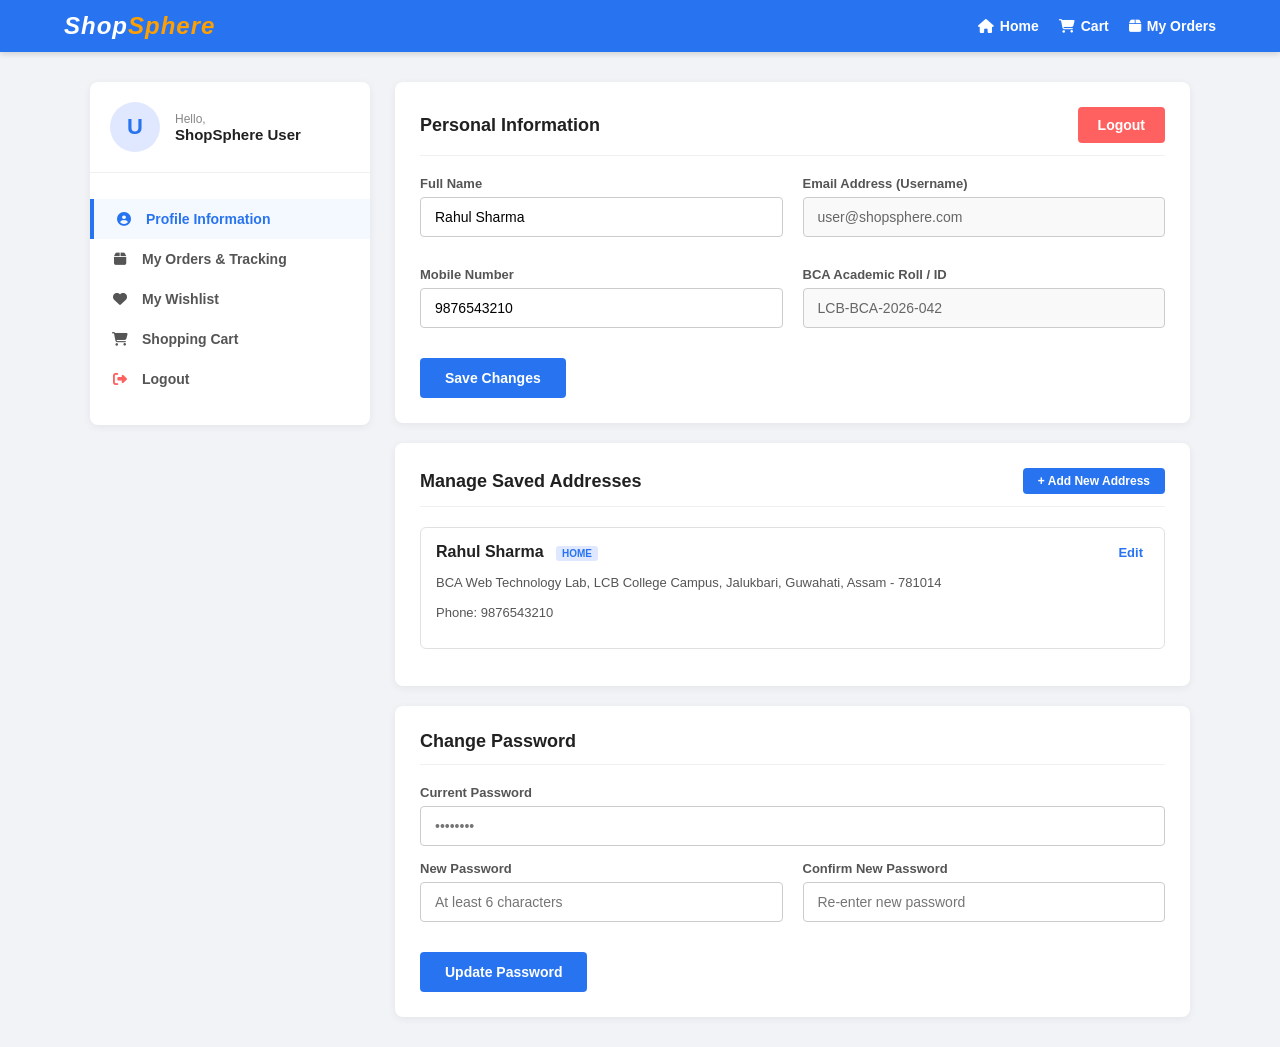
==== account.html @ d49eb2f5 "Add files via upload" ====
<!DOCTYPE html>
<html lang="en">
<head>
    <meta charset="UTF-8">
    <meta name="viewport" content="width=device-width, initial-scale=1.0">
    <title>My Account - ShopSphere</title>
    <meta name="description" content="Manage your ShopSphere profile, saved addresses, orders, and security settings.">
    <!-- FontAwesome Icons -->
    <link rel="stylesheet" href="https://cdnjs.cloudflare.com/ajax/libs/font-awesome/6.4.0/css/all.min.css">
    <!-- External Global Stylesheet -->
    <link rel="stylesheet" href="css/style.css">
    <style>
        :root {
            --primary-blue: #2874f0;
            --secondary-orange: #ff9f00;
            --accent-red: #fb641b;
            --success-green: #388e3c;
            --bg-light: #f1f3f6;
            --text-dark: #212121;
            --text-light: #878787;
        }

        body {
            background-color: var(--bg-light);
            color: var(--text-dark);
            margin: 0;
            padding: 0;
            font-family: 'Segoe UI', Tahoma, Geneva, Verdana, sans-serif;
        }

        /* Header Styling */
        header {
            background-color: var(--primary-blue);
            color: white;
            display: flex;
            align-items: center;
            justify-content: space-between;
            padding: 12px 5%;
            position: sticky;
            top: 0;
            z-index: 1000;
            box-shadow: 0 2px 6px rgba(0,0,0,0.15);
        }

        .logo {
            font-size: 24px;
            font-weight: bold;
            font-style: italic;
            cursor: pointer;
            letter-spacing: 1px;
        }

        .logo span {
            color: var(--secondary-orange);
        }

        .nav-links {
            display: flex;
            align-items: center;
            gap: 20px;
        }

        .nav-link {
            color: white;
            text-decoration: none;
            font-weight: 600;
            font-size: 14px;
            cursor: pointer;
            display: flex;
            align-items: center;
            gap: 6px;
        }

        .nav-link:hover {
            color: var(--secondary-orange);
        }

        /* Account Layout */
        .account-container {
            max-width: 1100px;
            margin: 30px auto;
            padding: 0 15px;
            display: grid;
            grid-template-columns: 280px 1fr;
            gap: 25px;
        }

        /* Sidebar Navigation */
        .account-sidebar {
            background: white;
            border-radius: 8px;
            box-shadow: 0 2px 8px rgba(0,0,0,0.06);
            overflow: hidden;
            height: fit-content;
        }

        .user-profile-summary {
            padding: 20px;
            border-bottom: 1px solid #f0f0f0;
            display: flex;
            align-items: center;
            gap: 15px;
        }

        .user-avatar {
            width: 50px;
            height: 50px;
            background: #e0e8ff;
            color: var(--primary-blue);
            border-radius: 50%;
            display: flex;
            align-items: center;
            justify-content: center;
            font-size: 22px;
            font-weight: bold;
        }

        .sidebar-menu {
            list-style: none;
            padding: 10px 0;
        }

        .sidebar-menu li a {
            display: flex;
            align-items: center;
            gap: 12px;
            padding: 12px 20px;
            color: #555;
            text-decoration: none;
            font-size: 14px;
            font-weight: 600;
            transition: background 0.2s, color 0.2s;
        }

        .sidebar-menu li a:hover, .sidebar-menu li a.active {
            background: #f4f8ff;
            color: var(--primary-blue);
            border-left: 4px solid var(--primary-blue);
        }

        .sidebar-menu li a i {
            width: 20px;
            text-align: center;
        }

        /* Main Content Panels */
        .account-content {
            display: flex;
            flex-direction: column;
            gap: 20px;
        }

        .panel-card {
            background: white;
            border-radius: 8px;
            padding: 25px;
            box-shadow: 0 2px 8px rgba(0,0,0,0.06);
        }

        .panel-title {
            font-size: 18px;
            font-weight: bold;
            margin-bottom: 20px;
            color: var(--text-dark);
            display: flex;
            justify-content: space-between;
            align-items: center;
            border-bottom: 1px solid #f0f0f0;
            padding-bottom: 12px;
        }

        .form-grid {
            display: grid;
            grid-template-columns: 1fr 1fr;
            gap: 20px;
            margin-bottom: 15px;
        }

        .form-group {
            display: flex;
            flex-direction: column;
            gap: 6px;
            margin-bottom: 15px;
        }

        .form-group label {
            font-size: 13px;
            font-weight: 600;
            color: #555;
        }

        .form-group input {
            padding: 11px 14px;
            border: 1px solid #ccc;
            border-radius: 4px;
            font-size: 14px;
            outline: none;
            transition: border-color 0.2s;
        }

        .form-group input:focus {
            border-color: var(--primary-blue);
        }

        .btn-save {
            background-color: var(--primary-blue);
            color: white;
            border: none;
            padding: 12px 25px;
            font-weight: bold;
            font-size: 14px;
            border-radius: 4px;
            cursor: pointer;
            transition: background 0.2s;
        }

        .btn-save:hover {
            background-color: #1b5ecc;
        }

        .btn-logout-red {
            background-color: #ff6161;
            color: white;
            border: none;
            padding: 10px 20px;
            font-weight: bold;
            border-radius: 4px;
            cursor: pointer;
            font-size: 14px;
        }

        .btn-logout-red:hover {
            background-color: #e04848;
        }

        /* Address Cards */
        .address-card {
            border: 1px solid #e0e0e0;
            border-radius: 6px;
            padding: 15px;
            margin-bottom: 12px;
            display: flex;
            justify-content: space-between;
            align-items: flex-start;
        }

        /* Toast Notification */
        #toast-notification {
            position: fixed;
            bottom: 30px;
            right: 30px;
            background: #212121;
            color: white;
            padding: 12px 24px;
            border-radius: 6px;
            box-shadow: 0 5px 15px rgba(0,0,0,0.3);
            font-size: 14px;
            font-weight: 500;
            z-index: 9999;
            display: flex;
            align-items: center;
            gap: 10px;
            opacity: 0;
            transform: translateY(20px);
            transition: opacity 0.3s, transform 0.3s;
            pointer-events: none;
        }

        #toast-notification.show {
            opacity: 1;
            transform: translateY(0);
        }

        #toast-notification i {
            color: #2ed573;
            font-size: 18px;
        }
    </style>
</head>
<body>

    <!-- Header Navigation -->
    <header>
        <div class="logo" onclick="window.location.href='index.html'">
            Shop<span>Sphere</span>
        </div>
        <div class="nav-links">
            <a class="nav-link" href="index.html"><i class="fas fa-home"></i> Home</a>
            <a class="nav-link" href="cart.html"><i class="fas fa-shopping-cart"></i> Cart</a>
            <a class="nav-link" href="orders.html"><i class="fas fa-box"></i> My Orders</a>
        </div>
    </header>

    <!-- Account Dashboard Layout -->
    <div class="account-container">
        
        <!-- Sidebar Navigation -->
        <div class="account-sidebar">
            <div class="user-profile-summary">
                <div class="user-avatar" id="sidebar-avatar">U</div>
                <div>
                    <div style="font-size: 12px; color: var(--text-light);">Hello,</div>
                    <div id="sidebar-username" style="font-weight: bold; font-size: 15px;">ShopSphere User</div>
                </div>
            </div>
            <ul class="sidebar-menu">
                <li><a href="account.html" class="active"><i class="fas fa-user-circle"></i> Profile Information</a></li>
                <li><a href="orders.html"><i class="fas fa-box"></i> My Orders & Tracking</a></li>
                <li><a href="wishlist.html"><i class="fas fa-heart"></i> My Wishlist</a></li>
                <li><a href="cart.html"><i class="fas fa-shopping-cart"></i> Shopping Cart</a></li>
                <li><a href="#" onclick="handleLogout()"><i class="fas fa-sign-out-alt" style="color: #ff6161;"></i> Logout</a></li>
            </ul>
        </div>

        <!-- Main Content Panels -->
        <div class="account-content">
            
            <!-- Personal Information Panel -->
            <div class="panel-card">
                <div class="panel-title">
                    <span>Personal Information</span>
                    <button class="btn-logout-red" onclick="handleLogout()">Logout</button>
                </div>
                <form onsubmit="updateProfile(event)">
                    <div class="form-grid">
                        <div class="form-group">
                            <label>Full Name</label>
                            <input type="text" id="profileName" required placeholder="Enter your full name" value="Rahul Sharma">
                        </div>
                        <div class="form-group">
                            <label>Email Address (Username)</label>
                            <input type="email" id="profileEmail" required readonly style="background: #f9f9f9; color: #666;" value="user@shopsphere.com">
                        </div>
                    </div>
                    <div class="form-grid">
                        <div class="form-group">
                            <label>Mobile Number</label>
                            <input type="tel" id="profilePhone" placeholder="10-digit mobile number" value="9876543210">
                        </div>
                        <div class="form-group">
                            <label>BCA Academic Roll / ID</label>
                            <input type="text" value="LCB-BCA-2026-042" readonly style="background: #f9f9f9; color: #666;">
                        </div>
                    </div>
                    <button type="submit" class="btn-save">Save Changes</button>
                </form>
            </div>

            <!-- Saved Addresses Panel -->
            <div class="panel-card">
                <div class="panel-title">
                    <span>Manage Saved Addresses</span>
                    <button class="btn-save" style="padding: 6px 15px; font-size: 12px;" onclick="addNewAddress()">+ Add New Address</button>
                </div>
                <div id="address-list-container">
                    <div class="address-card">
                        <div>
                            <div style="font-weight: bold; margin-bottom: 4px;">Rahul Sharma <span style="background: #e0e8ff; color: var(--primary-blue); font-size: 10px; padding: 2px 6px; border-radius: 3px; margin-left: 8px;">HOME</span></div>
                            <p style="font-size: 13px; color: #555; line-height: 1.4;">BCA Web Technology Lab, LCB College Campus, Jalukbari, Guwahati, Assam - 781014</p>
                            <p style="font-size: 13px; color: #555; margin-top: 4px;">Phone: 9876543210</p>
                        </div>
                        <div>
                            <button style="background:none; border:none; color:var(--primary-blue); cursor:pointer; font-weight:600; font-size:13px;" onclick="alert('Edit Address feature open.')">Edit</button>
                        </div>
                    </div>
                </div>
            </div>

            <!-- Security & Password Panel -->
            <div class="panel-card">
                <div class="panel-title"><span>Change Password</span></div>
                <form onsubmit="updatePassword(event)">
                    <div class="form-group">
                        <label>Current Password</label>
                        <input type="password" required placeholder="••••••••">
                    </div>
                    <div class="form-grid">
                        <div class="form-group">
                            <label>New Password</label>
                            <input type="password" id="newPass" required placeholder="At least 6 characters">
                        </div>
                        <div class="form-group">
                            <label>Confirm New Password</label>
                            <input type="password" id="confirmPass" required placeholder="Re-enter new password">
                        </div>
                    </div>
                    <button type="submit" class="btn-save">Update Password</button>
                </form>
            </div>

        </div>
    </div>

    <!-- Toast Notification Popup -->
    <div id="toast-notification">
        <i class="fas fa-check-circle"></i>
        <span id="toast-message">Changes saved successfully!</span>
    </div>

    <!-- JavaScript Logic -->
    <script>
        document.addEventListener('DOMContentLoaded', () => {
            loadUserData();
        });

        function loadUserData() {
            const savedEmail = localStorage.getItem('shopSphereUser');
            const savedName = localStorage.getItem('shopSphereUserName');
            
            if (savedEmail) {
                document.getElementById('profileEmail').value = savedEmail;
            }
            if (savedName) {
                document.getElementById('profileName').value = savedName;
                document.getElementById('sidebar-username').innerText = savedName;
                document.getElementById('sidebar-avatar').innerText = savedName.charAt(0).toUpperCase();
            }
        }

        function updateProfile(e) {
            e.preventDefault();
            const name = document.getElementById('profileName').value;
            const phone = document.getElementById('profilePhone').value;
            
            localStorage.setItem('shopSphereUserName', name);
            document.getElementById('sidebar-username').innerText = name;
            document.getElementById('sidebar-avatar').innerText = name.charAt(0).toUpperCase();
            
            showToast("Profile information updated successfully!");
        }

        function updatePassword(e) {
            e.preventDefault();
            const p1 = document.getElementById('newPass').value;
            const p2 = document.getElementById('confirmPass').value;
            
            if(p1.length < 6) {
                alert("Password must be at least 6 characters long.");
                return;
            }
            if(p1 !== p2) {
                alert("New passwords do not match.");
                return;
            }
            
            showToast("Password updated successfully!");
            e.target.reset();
        }

        function addNewAddress() {
            let newAddr = prompt("Enter new delivery address (Street, City, Pincode):");
            if(newAddr) {
                showToast("New delivery address added successfully!");
            }
        }

        function handleLogout() {
            if(confirm("Are you sure you want to log out?")) {
                localStorage.removeItem('shopSphereUser');
                localStorage.removeItem('shopSphereUserName');
                window.location.href = 'login.html';
            }
        }

        function showToast(message) {
            const toast = document.getElementById('toast-notification');
            document.getElementById('toast-message').innerText = message;
            toast.classList.add('show');
            setTimeout(() => {
                toast.classList.remove('show');
            }, 3000);
        }
    </script>
</body>
</html>
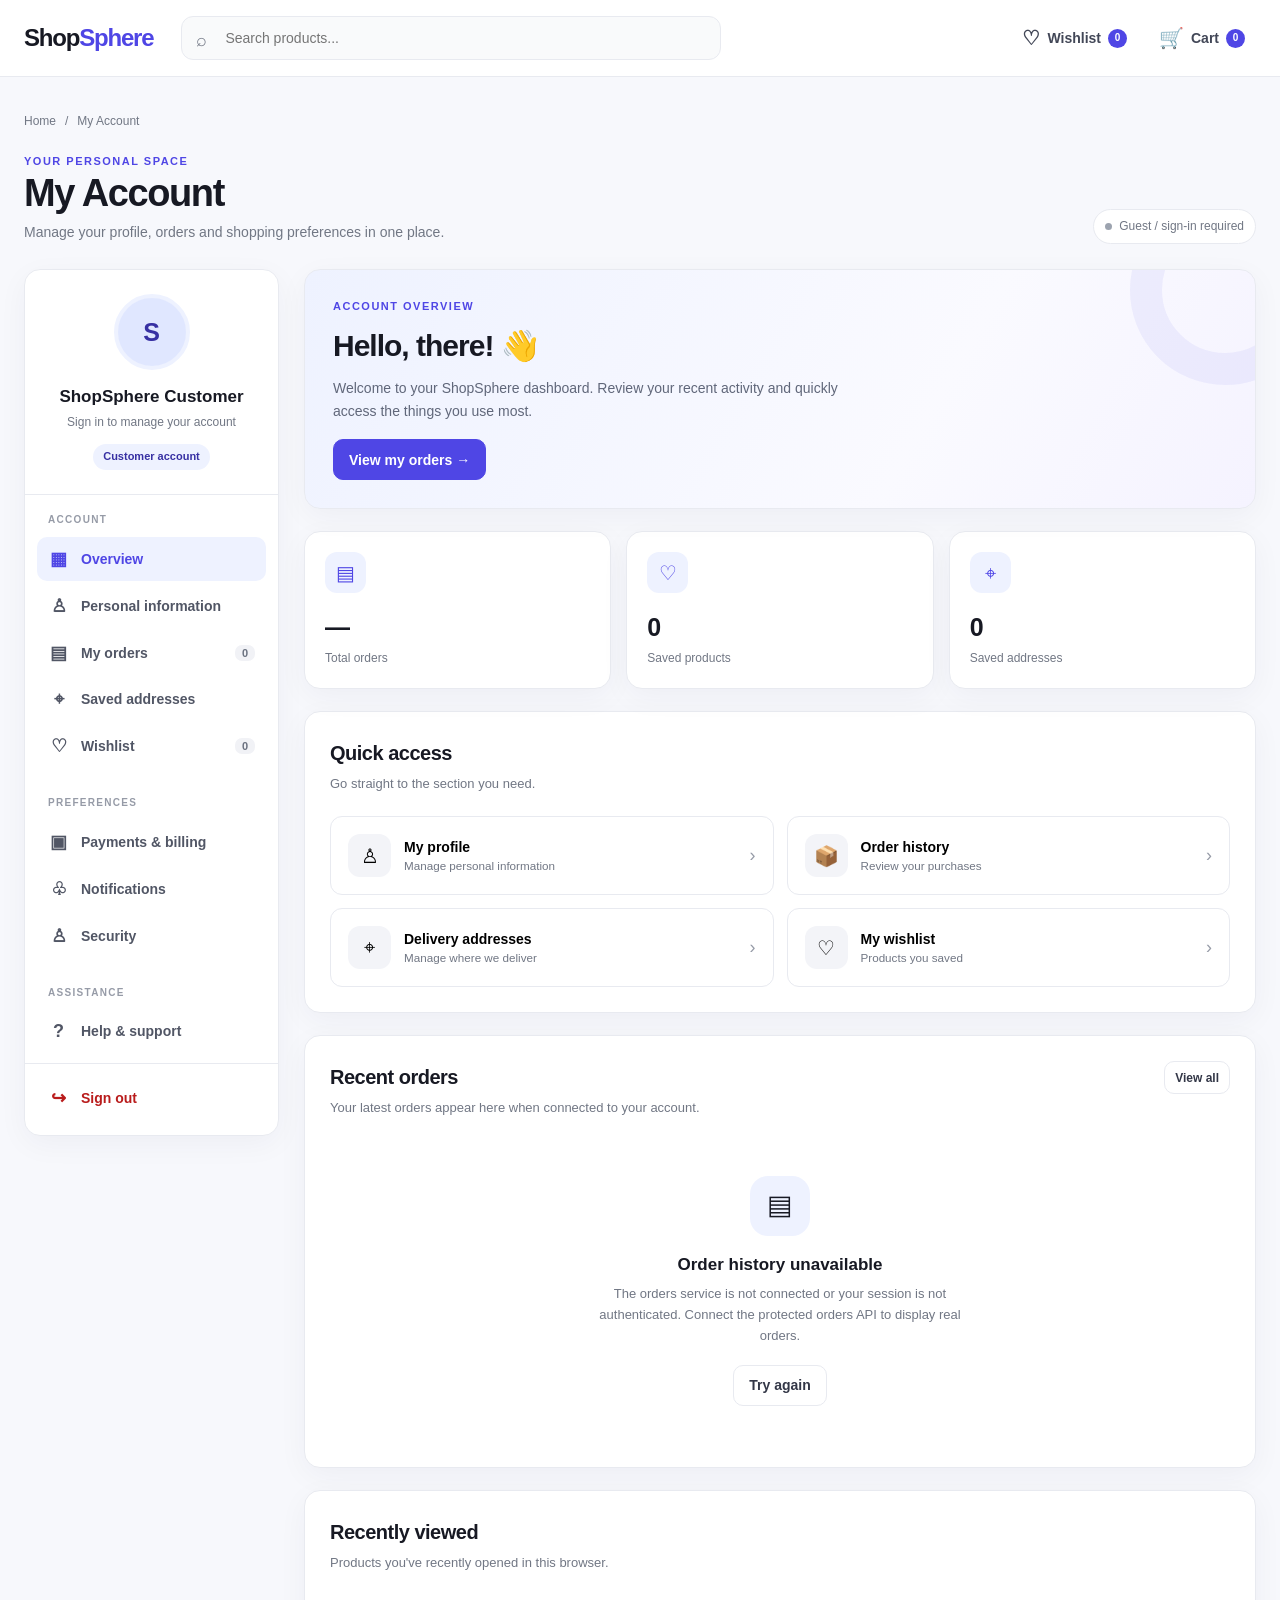
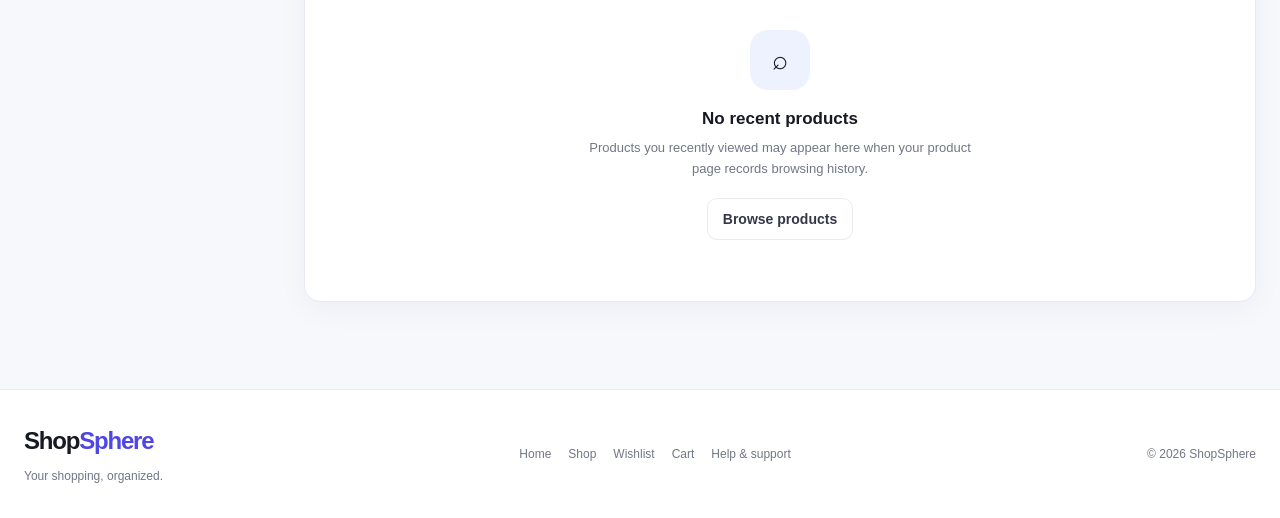
==== commit a378a539: "Update account.html" ====
--- a/account.html
+++ b/account.html
@@ -1,475 +1,3135 @@
+
 <!DOCTYPE html>
 <html lang="en">
 <head>
-    <meta charset="UTF-8">
-    <meta name="viewport" content="width=device-width, initial-scale=1.0">
-    <title>My Account - ShopSphere</title>
-    <meta name="description" content="Manage your ShopSphere profile, saved addresses, orders, and security settings.">
-    <!-- FontAwesome Icons -->
-    <link rel="stylesheet" href="https://cdnjs.cloudflare.com/ajax/libs/font-awesome/6.4.0/css/all.min.css">
-    <!-- External Global Stylesheet -->
-    <link rel="stylesheet" href="css/style.css">
-    <style>
-        :root {
-            --primary-blue: #2874f0;
-            --secondary-orange: #ff9f00;
-            --accent-red: #fb641b;
-            --success-green: #388e3c;
-            --bg-light: #f1f3f6;
-            --text-dark: #212121;
-            --text-light: #878787;
+  <meta charset="UTF-8">
+  <meta name="viewport" content="width=device-width, initial-scale=1.0">
+  <meta name="theme-color" content="#ffffff">
+  <meta name="description" content="Manage your ShopSphere profile, orders, addresses, wishlist and account settings.">
+  <title>My Account | ShopSphere</title>
+
+  <style>
+    /* =========================================
+       1. DESIGN TOKENS AND RESET
+    ========================================= */
+    :root {
+      --primary: #4f46e5;
+      --primary-dark: #3730a3;
+      --primary-light: #eef2ff;
+      --text: #171923;
+      --muted: #717784;
+      --border: #e8eaf0;
+      --surface: #ffffff;
+      --background: #f7f8fc;
+      --success: #15803d;
+      --success-bg: #dcfce7;
+      --warning: #a16207;
+      --warning-bg: #fef3c7;
+      --danger: #b91c1c;
+      --danger-bg: #fee2e2;
+      --radius: 16px;
+      --shadow: 0 8px 30px rgba(24, 30, 60, .045);
+      --content-width: 1440px;
+    }
+
+    *, *::before, *::after {
+      box-sizing: border-box;
+    }
+
+    html {
+      scroll-behavior: smooth;
+      scroll-padding-top: 100px;
+    }
+
+    body {
+      margin: 0;
+      background: var(--background);
+      color: var(--text);
+      font-family: Inter, -apple-system, BlinkMacSystemFont,
+        "Segoe UI", Roboto, Arial, sans-serif;
+      font-size: 14px;
+      line-height: 1.6;
+    }
+
+    body, button, input, select, textarea {
+      font-family: Inter, -apple-system, BlinkMacSystemFont,
+        "Segoe UI", Roboto, Arial, sans-serif;
+    }
+
+    button, input, select, textarea {
+      font-size: inherit;
+    }
+
+    button, a {
+      -webkit-tap-highlight-color: transparent;
+    }
+
+    button {
+      cursor: pointer;
+    }
+
+    a {
+      color: inherit;
+      text-decoration: none;
+    }
+
+    img {
+      display: block;
+      max-width: 100%;
+    }
+
+    button:focus-visible, a:focus-visible,
+    input:focus-visible, select:focus-visible,
+    textarea:focus-visible {
+      outline: 3px solid #a5b4fc;
+      outline-offset: 3px;
+    }
+
+    button:disabled {
+      cursor: not-allowed;
+      opacity: .55;
+    }
+
+    .container {
+      width: min(var(--content-width), calc(100% - 48px));
+      margin-inline: auto;
+    }
+
+    .muted { color: var(--muted); }
+    .small { font-size: 12px; }
+    .hidden { display: none !important; }
+
+    /* =========================================
+       2. HEADER
+    ========================================= */
+    .topbar {
+      position: sticky;
+      top: 0;
+      z-index: 50;
+      background: rgba(255,255,255,.96);
+      border-bottom: 1px solid var(--border);
+      backdrop-filter: blur(14px);
+    }
+
+    .header-inner {
+      min-height: 76px;
+      display: flex;
+      align-items: center;
+      gap: 28px;
+    }
+
+    .logo {
+      flex-shrink: 0;
+      font-size: 24px;
+      font-weight: 850;
+      letter-spacing: -1.2px;
+    }
+
+    .logo span { color: var(--primary); }
+
+    .search {
+      flex: 1;
+      max-width: 540px;
+      position: relative;
+    }
+
+    .search input {
+      width: 100%;
+      height: 44px;
+      padding: 0 16px 0 43px;
+      border: 1px solid var(--border);
+      border-radius: 12px;
+      background: #f9fafb;
+      outline: none;
+    }
+
+    .search input:focus {
+      border-color: var(--primary);
+      background: white;
+    }
+
+    .search-icon {
+      position: absolute;
+      left: 15px;
+      top: 10px;
+      color: var(--muted);
+      font-size: 18px;
+    }
+
+    .header-actions {
+      margin-left: auto;
+      display: flex;
+      align-items: center;
+      gap: 10px;
+    }
+
+    .header-link {
+      min-width: 42px;
+      height: 42px;
+      display: inline-flex;
+      align-items: center;
+      justify-content: center;
+      gap: 7px;
+      padding: 0 11px;
+      border-radius: 10px;
+      color: #424757;
+      font-weight: 600;
+    }
+
+    .header-link:hover {
+      background: var(--primary-light);
+      color: var(--primary);
+    }
+
+    .header-icon { font-size: 20px; }
+
+    .header-badge {
+      min-width: 19px;
+      height: 19px;
+      display: inline-flex;
+      align-items: center;
+      justify-content: center;
+      padding: 0 5px;
+      border-radius: 99px;
+      background: var(--primary);
+      color: white;
+      font-size: 10px;
+    }
+
+    .mobile-menu {
+      display: none;
+      width: 42px;
+      height: 42px;
+      border: 1px solid var(--border);
+      border-radius: 10px;
+      background: white;
+      font-size: 21px;
+    }
+
+    /* =========================================
+       3. PAGE INTRODUCTION
+    ========================================= */
+    .page-intro {
+      padding: 35px 0 25px;
+    }
+
+    .breadcrumbs {
+      display: flex;
+      flex-wrap: wrap;
+      gap: 9px;
+      margin-bottom: 22px;
+      color: var(--muted);
+      font-size: 12px;
+    }
+
+    .breadcrumbs a:hover { color: var(--primary); }
+
+    .page-heading {
+      display: flex;
+      justify-content: space-between;
+      align-items: flex-end;
+      gap: 20px;
+    }
+
+    .eyebrow {
+      color: var(--primary);
+      font-size: 11px;
+      font-weight: 800;
+      letter-spacing: 1.5px;
+      text-transform: uppercase;
+    }
+
+    h1, h2, h3, p { margin-top: 0; }
+
+    h1 {
+      margin-bottom: 5px;
+      font-size: clamp(28px, 3vw, 38px);
+      line-height: 1.2;
+      letter-spacing: -1.4px;
+    }
+
+    .page-description {
+      margin-bottom: 0;
+      color: var(--muted);
+    }
+
+    .account-state {
+      display: inline-flex;
+      align-items: center;
+      gap: 7px;
+      padding: 7px 11px;
+      border: 1px solid var(--border);
+      border-radius: 999px;
+      background: white;
+      color: var(--muted);
+      font-size: 12px;
+      white-space: nowrap;
+    }
+
+    .status-dot {
+      width: 7px;
+      height: 7px;
+      border-radius: 50%;
+      background: #9ca3af;
+    }
+
+    .account-state.signed-in .status-dot {
+      background: #22c55e;
+    }
+
+    /* =========================================
+       4. MAIN DASHBOARD LAYOUT
+    ========================================= */
+    .dashboard {
+      display: grid;
+      grid-template-columns: 255px minmax(0, 1fr);
+      align-items: start;
+      gap: 25px;
+      padding-bottom: 65px;
+    }
+
+    .sidebar, .panel, .welcome-card, .stat-card {
+      border: 1px solid var(--border);
+      border-radius: var(--radius);
+      background: var(--surface);
+      box-shadow: var(--shadow);
+    }
+
+    .sidebar {
+      position: sticky;
+      top: 95px;
+      overflow: hidden;
+    }
+
+    .user-card {
+      padding: 24px 20px;
+      text-align: center;
+      border-bottom: 1px solid var(--border);
+    }
+
+    .avatar {
+      width: 76px;
+      height: 76px;
+      display: grid;
+      place-items: center;
+      overflow: hidden;
+      margin: 0 auto 13px;
+      border: 4px solid var(--primary-light);
+      border-radius: 50%;
+      background: #e0e7ff;
+      color: var(--primary-dark);
+      font-size: 25px;
+      font-weight: 800;
+    }
+
+    .avatar img {
+      width: 100%;
+      height: 100%;
+      object-fit: cover;
+    }
+
+    .user-name {
+      margin-bottom: 3px;
+      font-size: 17px;
+      font-weight: 750;
+      overflow-wrap: anywhere;
+    }
+
+    .user-email {
+      margin: 0;
+      color: var(--muted);
+      font-size: 12px;
+      overflow-wrap: anywhere;
+    }
+
+    .member-badge {
+      display: inline-block;
+      margin-top: 12px;
+      padding: 4px 10px;
+      border-radius: 99px;
+      background: var(--primary-light);
+      color: var(--primary-dark);
+      font-size: 11px;
+      font-weight: 750;
+    }
+
+    .nav-group {
+      padding: 17px 12px 7px;
+    }
+
+    .nav-label {
+      padding: 0 11px 9px;
+      color: #969ba7;
+      font-size: 10px;
+      font-weight: 800;
+      letter-spacing: 1.3px;
+      text-transform: uppercase;
+    }
+
+    .nav-item {
+      width: 100%;
+      display: flex;
+      align-items: center;
+      gap: 12px;
+      padding: 11px;
+      margin-bottom: 3px;
+      border: 0;
+      border-radius: 10px;
+      background: transparent;
+      color: #515665;
+      text-align: left;
+      font-weight: 600;
+      transition: background .2s, color .2s;
+    }
+
+    .nav-item:hover {
+      background: #f6f6ff;
+      color: var(--primary);
+    }
+
+    .nav-item.active {
+      background: var(--primary-light);
+      color: var(--primary);
+    }
+
+    .nav-icon {
+      width: 21px;
+      flex-shrink: 0;
+      font-size: 18px;
+      text-align: center;
+    }
+
+    .nav-count {
+      margin-left: auto;
+      padding: 2px 7px;
+      border-radius: 7px;
+      background: #f1f2f6;
+      color: #6b7280;
+      font-size: 11px;
+    }
+
+    .logout-button {
+      color: var(--danger);
+    }
+
+    .sidebar-bottom {
+      padding: 12px;
+      border-top: 1px solid var(--border);
+    }
+
+    .content {
+      min-width: 0;
+    }
+
+    .view { display: none; }
+    .view.active { display: block; }
+
+    .panel {
+      padding: 25px;
+      margin-bottom: 22px;
+      min-width: 0;
+    }
+
+    .panel-heading {
+      display: flex;
+      justify-content: space-between;
+      align-items: flex-start;
+      gap: 16px;
+      margin-bottom: 21px;
+    }
+
+    .panel-heading h2 {
+      margin-bottom: 5px;
+      font-size: 20px;
+      letter-spacing: -.5px;
+    }
+
+    .panel-heading p {
+      margin-bottom: 0;
+      color: var(--muted);
+      font-size: 13px;
+    }
+
+    /* =========================================
+       5. BUTTONS AND FORMS
+    ========================================= */
+    .btn {
+      min-height: 41px;
+      display: inline-flex;
+      align-items: center;
+      justify-content: center;
+      gap: 8px;
+      padding: 9px 15px;
+      border: 1px solid var(--border);
+      border-radius: 10px;
+      background: white;
+      color: #333747;
+      font-weight: 700;
+      transition: transform .15s, background .15s;
+    }
+
+    .btn:hover { background: #f8f8fc; }
+    .btn:active { transform: scale(.98); }
+
+    .btn-primary {
+      border-color: var(--primary);
+      background: var(--primary);
+      color: white;
+    }
+
+    .btn-primary:hover {
+      border-color: var(--primary-dark);
+      background: var(--primary-dark);
+      color: white;
+    }
+
+    .btn-danger {
+      border-color: #fecaca;
+      background: #fff7f7;
+      color: var(--danger);
+    }
+
+    .btn-small {
+      min-height: 33px;
+      padding: 6px 10px;
+      font-size: 12px;
+    }
+
+    .btn-full { width: 100%; }
+
+    .form-grid {
+      display: grid;
+      grid-template-columns: repeat(2, minmax(0, 1fr));
+      gap: 18px;
+    }
+
+    .field { min-width: 0; }
+
+    .field.full { grid-column: 1 / -1; }
+
+    .field label {
+      display: block;
+      margin-bottom: 7px;
+      color: #383d4b;
+      font-size: 12px;
+      font-weight: 750;
+    }
+
+    .field input, .field select, .field textarea {
+      width: 100%;
+      min-height: 44px;
+      padding: 10px 12px;
+      border: 1px solid #dfe2e9;
+      border-radius: 9px;
+      background: white;
+      color: var(--text);
+      outline: none;
+    }
+
+    .field textarea {
+      min-height: 90px;
+      resize: vertical;
+    }
+
+    .field input:focus, .field select:focus,
+    .field textarea:focus {
+      border-color: var(--primary);
+      box-shadow: 0 0 0 3px rgba(79,70,229,.08);
+    }
+
+    .field input:disabled {
+      background: #f5f6f9;
+      color: #717784;
+    }
+
+    .form-note {
+      margin-top: 6px;
+      color: var(--muted);
+      font-size: 11px;
+    }
+
+    .form-actions {
+      display: flex;
+      justify-content: flex-end;
+      flex-wrap: wrap;
+      gap: 10px;
+      margin-top: 22px;
+    }
+
+    /* =========================================
+       6. OVERVIEW AND STATISTICS
+    ========================================= */
+    .welcome-card {
+      position: relative;
+      overflow: hidden;
+      padding: 28px;
+      margin-bottom: 22px;
+      background: linear-gradient(120deg, #eef2ff, #fafaff 65%, #f5f3ff);
+    }
+
+    .welcome-card::after {
+      content: "";
+      position: absolute;
+      width: 190px;
+      height: 190px;
+      right: -65px;
+      top: -75px;
+      border: 32px solid rgba(79,70,229,.07);
+      border-radius: 50%;
+      pointer-events: none;
+    }
+
+    .welcome-card h2 {
+      margin: 7px 0;
+      font-size: clamp(23px, 3vw, 30px);
+      letter-spacing: -1px;
+    }
+
+    .welcome-card p {
+      max-width: 520px;
+      margin-bottom: 17px;
+      color: #60677a;
+    }
+
+    .stat-grid {
+      display: grid;
+      grid-template-columns: repeat(3, minmax(0, 1fr));
+      gap: 15px;
+      margin-bottom: 22px;
+    }
+
+    .stat-card {
+      padding: 20px;
+    }
+
+    .stat-icon {
+      width: 41px;
+      height: 41px;
+      display: grid;
+      place-items: center;
+      margin-bottom: 14px;
+      border-radius: 12px;
+      background: var(--primary-light);
+      color: var(--primary);
+      font-size: 20px;
+    }
+
+    .stat-value {
+      margin-bottom: 2px;
+      font-size: 25px;
+      font-weight: 850;
+      letter-spacing: -.7px;
+    }
+
+    .stat-label {
+      color: var(--muted);
+      font-size: 12px;
+    }
+
+    .shortcut-grid {
+      display: grid;
+      grid-template-columns: repeat(2, minmax(0, 1fr));
+      gap: 13px;
+    }
+
+    .shortcut {
+      display: flex;
+      align-items: center;
+      gap: 13px;
+      padding: 17px;
+      border: 1px solid var(--border);
+      border-radius: 12px;
+      background: white;
+      text-align: left;
+    }
+
+    .shortcut:hover {
+      border-color: #c7d2fe;
+      background: #fafaff;
+    }
+
+    .shortcut-icon {
+      width: 43px;
+      height: 43px;
+      display: grid;
+      place-items: center;
+      flex-shrink: 0;
+      border-radius: 12px;
+      background: #f3f4f8;
+      font-size: 20px;
+    }
+
+    .shortcut strong {
+      display: block;
+      margin-bottom: 2px;
+    }
+
+    .shortcut small { color: var(--muted); }
+
+    .arrow {
+      margin-left: auto;
+      color: #969ba7;
+      font-size: 18px;
+    }
+
+    /* =========================================
+       7. TABLES, ORDERS AND STATUS
+    ========================================= */
+    .table-wrap {
+      width: 100%;
+      overflow-x: auto;
+    }
+
+    .data-table {
+      width: 100%;
+      border-collapse: collapse;
+      text-align: left;
+      font-size: 12px;
+    }
+
+    .data-table th {
+      padding: 12px 13px;
+      background: #f8f9fc;
+      color: #777e8b;
+      font-size: 10px;
+      letter-spacing: .7px;
+      text-transform: uppercase;
+      white-space: nowrap;
+    }
+
+    .data-table td {
+      padding: 15px 13px;
+      border-bottom: 1px solid #eff0f4;
+      vertical-align: middle;
+    }
+
+    .data-table tr:last-child td { border-bottom: 0; }
+
+    .status {
+      display: inline-flex;
+      align-items: center;
+      padding: 5px 9px;
+      border-radius: 99px;
+      background: #f1f5f9;
+      color: #475569;
+      font-size: 10px;
+      font-weight: 800;
+      white-space: nowrap;
+    }
+
+    .status.delivered, .status.paid, .status.completed {
+      background: var(--success-bg);
+      color: var(--success);
+    }
+
+    .status.processing, .status.pending, .status.shipped {
+      background: var(--warning-bg);
+      color: var(--warning);
+    }
+
+    .status.cancelled, .status.failed, .status.refunded {
+      background: var(--danger-bg);
+      color: var(--danger);
+    }
+
+    .product-cell {
+      display: flex;
+      align-items: center;
+      gap: 11px;
+      min-width: 180px;
+    }
+
+    .product-thumb {
+      width: 48px;
+      height: 48px;
+      flex-shrink: 0;
+      overflow: hidden;
+      display: grid;
+      place-items: center;
+      border: 1px solid var(--border);
+      border-radius: 9px;
+      background: #f6f7fb;
+    }
+
+    .product-thumb img {
+      width: 100%;
+      height: 100%;
+      object-fit: contain;
+    }
+
+    .product-title {
+      display: block;
+      font-weight: 750;
+      overflow-wrap: anywhere;
+    }
+
+    .product-meta {
+      color: var(--muted);
+      font-size: 11px;
+    }
+
+    /* =========================================
+       8. ADDRESS AND WISHLIST CARDS
+    ========================================= */
+    .address-grid, .wishlist-grid {
+      display: grid;
+      grid-template-columns: repeat(2, minmax(0, 1fr));
+      gap: 15px;
+    }
+
+    .address-card, .wishlist-card {
+      min-width: 0;
+      padding: 17px;
+      border: 1px solid var(--border);
+      border-radius: 13px;
+      background: white;
+    }
+
+    .address-top {
+      display: flex;
+      justify-content: space-between;
+      gap: 12px;
+      margin-bottom: 13px;
+    }
+
+    .address-top h3, .wishlist-card h3 {
+      margin-bottom: 4px;
+      font-size: 14px;
+    }
+
+    .address-body {
+      min-height: 75px;
+      color: #656b78;
+      font-size: 12px;
+      white-space: pre-line;
+      overflow-wrap: anywhere;
+    }
+
+    .address-actions, .wishlist-actions {
+      display: flex;
+      flex-wrap: wrap;
+      gap: 8px;
+      margin-top: 15px;
+    }
+
+    .wishlist-card .product-thumb {
+      width: 100%;
+      height: 155px;
+      margin-bottom: 13px;
+      border-radius: 10px;
+    }
+
+    .wishlist-card .product-thumb img {
+      object-fit: contain;
+    }
+
+    .wishlist-price {
+      margin-top: 6px;
+      font-size: 18px;
+      font-weight: 850;
+    }
+
+    /* =========================================
+       9. SETTINGS, PREFERENCES AND HELP
+    ========================================= */
+    .setting-row {
+      display: flex;
+      align-items: center;
+      justify-content: space-between;
+      gap: 15px;
+      padding: 17px 0;
+      border-bottom: 1px solid #eff0f4;
+    }
+
+    .setting-row:last-child { border-bottom: 0; }
+
+    .setting-title {
+      margin-bottom: 3px;
+      font-weight: 750;
+    }
+
+    .setting-description {
+      margin: 0;
+      color: var(--muted);
+      font-size: 12px;
+    }
+
+    .toggle {
+      width: 43px;
+      height: 24px;
+      position: relative;
+      flex-shrink: 0;
+    }
+
+    .toggle input {
+      width: 1px;
+      height: 1px;
+      position: absolute;
+      opacity: 0;
+    }
+
+    .toggle-track {
+      position: absolute;
+      inset: 0;
+      border-radius: 99px;
+      background: #d1d5db;
+      cursor: pointer;
+      transition: background .2s;
+    }
+
+    .toggle-track::before {
+      content: "";
+      position: absolute;
+      width: 18px;
+      height: 18px;
+      top: 3px;
+      left: 3px;
+      border-radius: 50%;
+      background: white;
+      box-shadow: 0 1px 4px #0002;
+      transition: transform .2s;
+    }
+
+    .toggle input:checked + .toggle-track {
+      background: var(--primary);
+    }
+
+    .toggle input:checked + .toggle-track::before {
+      transform: translateX(19px);
+    }
+
+    .toggle input:focus-visible + .toggle-track {
+      outline: 3px solid #a5b4fc;
+      outline-offset: 3px;
+    }
+
+    .help-grid {
+      display: grid;
+      grid-template-columns: repeat(2, minmax(0, 1fr));
+      gap: 13px;
+    }
+
+    .help-card {
+      padding: 17px;
+      border: 1px solid var(--border);
+      border-radius: 12px;
+    }
+
+    .help-card .shortcut-icon { margin-bottom: 12px; }
+
+    .help-card h3 {
+      margin-bottom: 5px;
+      font-size: 14px;
+    }
+
+    .help-card p {
+      margin-bottom: 13px;
+      color: var(--muted);
+      font-size: 12px;
+    }
+
+    .notice {
+      padding: 13px 15px;
+      border: 1px solid #dbeafe;
+      border-radius: 10px;
+      background: #eff6ff;
+      color: #1e40af;
+      font-size: 12px;
+    }
+
+    /* =========================================
+       10. EMPTY STATES AND TOAST
+    ========================================= */
+    .empty-state {
+      padding: 36px 18px;
+      text-align: center;
+    }
+
+    .empty-icon {
+      width: 60px;
+      height: 60px;
+      display: grid;
+      place-items: center;
+      margin: 0 auto 15px;
+      border-radius: 18px;
+      background: var(--primary-light);
+      font-size: 27px;
+    }
+
+    .empty-state h3 {
+      margin-bottom: 6px;
+      font-size: 17px;
+    }
+
+    .empty-state p {
+      max-width: 400px;
+      margin: 0 auto 18px;
+      color: var(--muted);
+      font-size: 13px;
+    }
+
+    .toast-region {
+      position: fixed;
+      z-index: 200;
+      right: 20px;
+      bottom: 20px;
+      display: grid;
+      gap: 9px;
+      width: min(360px, calc(100% - 40px));
+    }
+
+    .toast {
+      padding: 13px 16px;
+      border: 1px solid var(--border);
+      border-radius: 12px;
+      background: white;
+      box-shadow: 0 12px 40px #1112;
+      animation: toast-in .2s ease-out;
+    }
+
+    .toast.success { border-left: 4px solid #16a34a; }
+    .toast.error { border-left: 4px solid #dc2626; }
+    .toast.info { border-left: 4px solid var(--primary); }
+
+    @keyframes toast-in {
+      from { opacity: 0; transform: translateY(8px); }
+      to { opacity: 1; transform: translateY(0); }
+    }
+
+    .footer {
+      padding: 32px 0;
+      border-top: 1px solid var(--border);
+      background: white;
+    }
+
+    .footer-inner {
+      display: flex;
+      justify-content: space-between;
+      align-items: center;
+      flex-wrap: wrap;
+      gap: 16px;
+    }
+
+    .footer-links {
+      display: flex;
+      flex-wrap: wrap;
+      gap: 17px;
+      color: var(--muted);
+      font-size: 12px;
+    }
+
+    .footer-links a:hover { color: var(--primary); }
+
+    /* =========================================
+       11. RESPONSIVE DESIGN
+    ========================================= */
+    @media (max-width: 1050px) {
+      .dashboard {
+        grid-template-columns: 220px minmax(0, 1fr);
+        gap: 17px;
+      }
+
+      .panel { padding: 20px; }
+      .header-inner { gap: 16px; }
+      .header-link .link-label { display: none; }
+    }
+
+    @media (max-width: 760px) {
+      .container { width: min(100% - 28px, var(--content-width)); }
+
+      .header-inner {
+        min-height: 65px;
+        gap: 10px;
+        flex-wrap: wrap;
+        padding: 11px 0;
+      }
+
+      .logo { font-size: 21px; }
+      .search { order: 3; flex-basis: 100%; max-width: none; }
+      .header-actions { gap: 2px; }
+      .header-link { padding: 0 8px; }
+
+      .mobile-menu {
+        display: inline-grid;
+        place-items: center;
+      }
+
+      .page-intro { padding: 24px 0 18px; }
+
+      .page-heading {
+        align-items: flex-start;
+        flex-direction: column;
+        gap: 12px;
+      }
+
+      .dashboard {
+        display: block;
+        padding-bottom: 40px;
+      }
+
+      .sidebar {
+        position: static;
+        margin-bottom: 17px;
+      }
+
+      .user-card {
+        display: flex;
+        align-items: center;
+        gap: 13px;
+        padding: 15px;
+        text-align: left;
+      }
+
+      .avatar {
+        width: 54px;
+        height: 54px;
+        flex-shrink: 0;
+        margin: 0;
+        font-size: 20px;
+      }
+
+      .user-details { min-width: 0; }
+      .member-badge { margin-top: 5px; }
+
+      .nav-group {
+        display: none;
+        padding-top: 7px;
+      }
+
+      .sidebar.nav-open .nav-group { display: block; }
+
+      .sidebar-bottom { display: none; }
+      .sidebar.nav-open .sidebar-bottom { display: block; }
+
+      .welcome-card { padding: 22px; }
+      .stat-grid { gap: 9px; }
+      .stat-card { padding: 13px; }
+      .stat-value { font-size: 21px; }
+      .stat-icon { width: 35px; height: 35px; }
+
+      .panel { padding: 17px; margin-bottom: 16px; }
+      .panel-heading { flex-wrap: wrap; }
+      .address-grid, .wishlist-grid { grid-template-columns: 1fr; }
+
+      .wishlist-card {
+        display: grid;
+        grid-template-columns: 105px minmax(0, 1fr);
+        column-gap: 14px;
+      }
+
+      .wishlist-card .product-thumb {
+        grid-row: span 3;
+        height: 130px;
+        margin-bottom: 0;
+      }
+
+      .wishlist-card h3 { align-self: end; }
+      .wishlist-actions { grid-column: 2; }
+    }
+
+    @media (max-width: 480px) {
+      .container { width: calc(100% - 22px); }
+      .stat-grid { grid-template-columns: 1fr; }
+      .stat-card {
+        display: flex;
+        align-items: center;
+        gap: 13px;
+      }
+      .stat-icon { margin-bottom: 0; }
+      .stat-value { font-size: 20px; }
+      .shortcut-grid, .help-grid { grid-template-columns: 1fr; }
+      .form-grid { grid-template-columns: 1fr; }
+      .field.full { grid-column: auto; }
+      .form-actions .btn { flex: 1; }
+      .header-actions .header-link { min-width: 35px; }
+      .footer-inner { align-items: flex-start; flex-direction: column; }
+      .setting-row { align-items: flex-start; }
+      .panel-heading h2 { font-size: 18px; }
+    }
+
+    @media (prefers-reduced-motion: reduce) {
+      *, *::before, *::after {
+        scroll-behavior: auto !important;
+        animation-duration: .01ms !important;
+        transition-duration: .01ms !important;
+      }
+    }
+  </style>
+</head>
+
+<body>
+  <!-- =======================================
+       HEADER
+  ======================================== -->
+  <header class="topbar">
+    <div class="container header-inner">
+      <a class="logo" href="index.html" aria-label="ShopSphere home">
+        Shop<span>Sphere</span>
+      </a>
+
+      <form class="search" id="searchForm" role="search">
+        <span class="search-icon" aria-hidden="true">⌕</span>
+        <input
+          id="siteSearch"
+          type="search"
+          placeholder="Search products..."
+          aria-label="Search products"
+        >
+      </form>
+
+      <div class="header-actions">
+        <a class="header-link" href="wishlist.html" aria-label="Wishlist">
+          <span class="header-icon" aria-hidden="true">♡</span>
+          <span class="link-label">Wishlist</span>
+          <span class="header-badge" id="wishlistCount">0</span>
+        </a>
+
+        <a class="header-link" href="cart.html" aria-label="Shopping cart">
+          <span class="header-icon" aria-hidden="true">🛒</span>
+          <span class="link-label">Cart</span>
+          <span class="header-badge" id="cartCount">0</span>
+        </a>
+      </div>
+    </div>
+  </header>
+
+  <!-- =======================================
+       PAGE INTRO
+  ======================================== -->
+  <main>
+    <section class="page-intro">
+      <div class="container">
+        <nav class="breadcrumbs" aria-label="Breadcrumb">
+          <a href="index.html">Home</a>
+          <span aria-hidden="true">/</span>
+          <span>My Account</span>
+        </nav>
+
+        <div class="page-heading">
+          <div>
+            <div class="eyebrow">Your personal space</div>
+            <h1>My Account</h1>
+            <p class="page-description">
+              Manage your profile, orders and shopping preferences in one place.
+            </p>
+          </div>
+
+          <div class="account-state" id="accountState">
+            <span class="status-dot"></span>
+            <span id="accountStateText">Account status unavailable</span>
+          </div>
+        </div>
+      </div>
+    </section>
+
+    <!-- =====================================
+         DASHBOARD LAYOUT
+    ====================================== -->
+    <section class="container dashboard">
+      <!-- SIDEBAR -->
+      <aside class="sidebar" id="sidebar">
+        <div class="user-card">
+          <div class="avatar" id="sidebarAvatar" aria-label="Profile avatar">S</div>
+          <div class="user-details">
+            <div class="user-name" id="sidebarName">ShopSphere Customer</div>
+            <p class="user-email" id="sidebarEmail">Sign in to manage your account</p>
+            <span class="member-badge" id="memberBadge">Customer account</span>
+          </div>
+        </div>
+
+        <nav aria-label="Account navigation">
+          <div class="nav-group">
+            <div class="nav-label">Account</div>
+
+            <button class="nav-item active" type="button" data-view="overview">
+              <span class="nav-icon">▦</span> Overview
+            </button>
+
+            <button class="nav-item" type="button" data-view="profile">
+              <span class="nav-icon">♙</span> Personal information
+            </button>
+
+            <button class="nav-item" type="button" data-view="orders">
+              <span class="nav-icon">▤</span> My orders
+              <span class="nav-count" id="orderNavCount">0</span>
+            </button>
+
+            <button class="nav-item" type="button" data-view="addresses">
+              <span class="nav-icon">⌖</span> Saved addresses
+            </button>
+
+            <button class="nav-item" type="button" data-view="wishlist">
+              <span class="nav-icon">♡</span> Wishlist
+              <span class="nav-count" id="wishlistNavCount">0</span>
+            </button>
+          </div>
+
+          <div class="nav-group">
+            <div class="nav-label">Preferences</div>
+
+            <button class="nav-item" type="button" data-view="payments">
+              <span class="nav-icon">▣</span> Payments & billing
+            </button>
+
+            <button class="nav-item" type="button" data-view="notifications">
+              <span class="nav-icon">♧</span> Notifications
+            </button>
+
+            <button class="nav-item" type="button" data-view="security">
+              <span class="nav-icon">♙</span> Security
+            </button>
+          </div>
+
+          <div class="nav-group">
+            <div class="nav-label">Assistance</div>
+
+            <button class="nav-item" type="button" data-view="support">
+              <span class="nav-icon">?</span> Help & support
+            </button>
+          </div>
+        </nav>
+
+        <div class="sidebar-bottom">
+          <button class="nav-item logout-button" id="logoutButton" type="button">
+            <span class="nav-icon">↪</span> Sign out
+          </button>
+        </div>
+      </aside>
+
+      <!-- MAIN CONTENT -->
+      <div class="content">
+
+        <!-- =================================
+             OVERVIEW
+        ================================== -->
+        <section class="view active" id="view-overview">
+          <div class="welcome-card">
+            <div class="eyebrow">Account overview</div>
+            <h2>Hello, <span id="welcomeName">there</span>! 👋</h2>
+            <p>
+              Welcome to your ShopSphere dashboard. Review your recent activity
+              and quickly access the things you use most.
+            </p>
+            <button class="btn btn-primary" type="button" data-go="orders">
+              View my orders →
+            </button>
+          </div>
+
+          <div class="stat-grid">
+            <article class="stat-card">
+              <div class="stat-icon" aria-hidden="true">▤</div>
+              <div>
+                <div class="stat-value" id="statOrders">—</div>
+                <div class="stat-label">Total orders</div>
+              </div>
+            </article>
+
+            <article class="stat-card">
+              <div class="stat-icon" aria-hidden="true">♡</div>
+              <div>
+                <div class="stat-value" id="statWishlist">0</div>
+                <div class="stat-label">Saved products</div>
+              </div>
+            </article>
+
+            <article class="stat-card">
+              <div class="stat-icon" aria-hidden="true">⌖</div>
+              <div>
+                <div class="stat-value" id="statAddresses">—</div>
+                <div class="stat-label">Saved addresses</div>
+              </div>
+            </article>
+          </div>
+
+          <div class="panel">
+            <div class="panel-heading">
+              <div>
+                <h2>Quick access</h2>
+                <p>Go straight to the section you need.</p>
+              </div>
+            </div>
+
+            <div class="shortcut-grid">
+              <button class="shortcut" type="button" data-go="profile">
+                <span class="shortcut-icon">♙</span>
+                <span>
+                  <strong>My profile</strong>
+                  <small>Manage personal information</small>
+                </span>
+                <span class="arrow">›</span>
+              </button>
+
+              <button class="shortcut" type="button" data-go="orders">
+                <span class="shortcut-icon">📦</span>
+                <span>
+                  <strong>Order history</strong>
+                  <small>Review your purchases</small>
+                </span>
+                <span class="arrow">›</span>
+              </button>
+
+              <button class="shortcut" type="button" data-go="addresses">
+                <span class="shortcut-icon">⌖</span>
+                <span>
+                  <strong>Delivery addresses</strong>
+                  <small>Manage where we deliver</small>
+                </span>
+                <span class="arrow">›</span>
+              </button>
+
+              <button class="shortcut" type="button" data-go="wishlist">
+                <span class="shortcut-icon">♡</span>
+                <span>
+                  <strong>My wishlist</strong>
+                  <small>Products you saved</small>
+                </span>
+                <span class="arrow">›</span>
+              </button>
+            </div>
+          </div>
+
+          <div class="panel">
+            <div class="panel-heading">
+              <div>
+                <h2>Recent orders</h2>
+                <p>Your latest orders appear here when connected to your account.</p>
+              </div>
+              <button class="btn btn-small" type="button" data-go="orders">
+                View all
+              </button>
+            </div>
+            <div id="recentOrders"></div>
+          </div>
+
+          <div class="panel">
+            <div class="panel-heading">
+              <div>
+                <h2>Recently viewed</h2>
+                <p>Products you've recently opened in this browser.</p>
+              </div>
+            </div>
+            <div id="recentProducts"></div>
+          </div>
+        </section>
+
+        <!-- =================================
+             PERSONAL INFORMATION
+        ================================== -->
+        <section class="view" id="view-profile">
+          <div class="panel">
+            <div class="panel-heading">
+              <div>
+                <h2>Personal information</h2>
+                <p>Keep your contact details accurate and up to date.</p>
+              </div>
+            </div>
+
+            <div class="notice" id="profileNotice">
+              Profile changes are saved to your account only when the backend
+              profile endpoint is available. Browser-stored account data is
+              not treated as proof of identity.
+            </div>
+
+            <form id="profileForm" style="margin-top:22px">
+              <div class="form-grid">
+                <div class="field">
+                  <label for="profileName">Full name *</label>
+                  <input id="profileName" name="name" autocomplete="name"
+                    maxlength="100" required>
+                </div>
+
+                <div class="field">
+                  <label for="profileEmail">Email address</label>
+                  <input id="profileEmail" name="email" type="email"
+                    autocomplete="email" disabled>
+                  <div class="form-note">
+                    Email changes require a verified backend workflow.
+                  </div>
+                </div>
+
+                <div class="field">
+                  <label for="profilePhone">Mobile number</label>
+                  <input id="profilePhone" name="phone" type="tel"
+                    autocomplete="tel" inputmode="tel" maxlength="16"
+                    placeholder="+91 9876543210">
+                </div>
+
+                <div class="field">
+                  <label for="profileBirth">Date of birth (optional)</label>
+                  <input id="profileBirth" name="birthDate" type="date">
+                </div>
+
+                <div class="field full">
+                  <label for="profilePhoto">Profile photo URL (optional)</label>
+                  <input id="profilePhoto" name="avatar" type="url"
+                    placeholder="https://example.com/photo.jpg">
+                  <div class="form-note">
+                    Use an image URL. The image is checked before displaying.
+                    A secure image-upload service can be added later.
+                  </div>
+                </div>
+              </div>
+
+              <div class="form-actions">
+                <button class="btn" type="reset">Reset form</button>
+                <button class="btn btn-primary" type="submit" id="saveProfile">
+                  Save changes
+                </button>
+              </div>
+            </form>
+          </div>
+        </section>
+
+        <!-- =================================
+             ORDERS
+        ================================== -->
+        <section class="view" id="view-orders">
+          <div class="panel">
+            <div class="panel-heading">
+              <div>
+                <h2>My orders</h2>
+                <p>Track purchases, check payment status and review order details.</p>
+              </div>
+              <button class="btn btn-small" type="button" id="refreshOrders">
+                ↻ Refresh
+              </button>
+            </div>
+
+            <div class="notice">
+              Orders are loaded from the account orders API. If the API is not
+              connected, this page will not invent order history.
+            </div>
+
+            <div id="ordersContent" style="margin-top:20px"></div>
+          </div>
+
+          <div class="panel">
+            <div class="panel-heading">
+              <div>
+                <h2>Returns and refunds</h2>
+                <p>Return eligibility and refund status depend on your order and store policy.</p>
+              </div>
+            </div>
+            <div class="notice">
+              Return, cancellation and refund requests need server-side order
+              validation before they can be submitted.
+            </div>
+          </div>
+        </section>
+
+        <!-- =================================
+             SAVED ADDRESSES
+        ================================== -->
+        <section class="view" id="view-addresses">
+          <div class="panel">
+            <div class="panel-heading">
+              <div>
+                <h2>Saved addresses</h2>
+                <p>Manage delivery details for future purchases.</p>
+              </div>
+              <button class="btn btn-primary btn-small" type="button" id="addAddress">
+                + Add address
+              </button>
+            </div>
+
+            <div class="notice">
+              Address information is stored locally in this browser until a
+              protected address API is connected. Local addresses are not
+              automatically synced to other devices or your account.
+            </div>
+
+            <form id="addressForm" class="hidden" style="margin-top:22px">
+              <h3 id="addressFormTitle">Add a delivery address</h3>
+              <input type="hidden" id="addressId">
+
+              <div class="form-grid">
+                <div class="field">
+                  <label for="addressLabel">Address label *</label>
+                  <select id="addressLabel" required>
+                    <option value="Home">Home</option>
+                    <option value="Work">Work</option>
+                    <option value="Other">Other</option>
+                  </select>
+                </div>
+
+                <div class="field">
+                  <label for="addressName">Full name *</label>
+                  <input id="addressName" maxlength="100" required
+                    autocomplete="name">
+                </div>
+
+                <div class="field">
+                  <label for="addressPhone">Phone number *</label>
+                  <input id="addressPhone" type="tel" maxlength="16"
+                    inputmode="tel" required autocomplete="tel">
+                </div>
+
+                <div class="field">
+                  <label for="addressPin">PIN code *</label>
+                  <input id="addressPin" inputmode="numeric" maxlength="6"
+                    pattern="[0-9]{6}" required autocomplete="postal-code">
+                </div>
+
+                <div class="field full">
+                  <label for="addressLine">House number and street *</label>
+                  <input id="addressLine" maxlength="200" required
+                    autocomplete="address-line1">
+                </div>
+
+                <div class="field">
+                  <label for="addressLocality">Locality / area *</label>
+                  <input id="addressLocality" maxlength="100" required>
+                </div>
+
+                <div class="field">
+                  <label for="addressCity">City / town *</label>
+                  <input id="addressCity" maxlength="100" required
+                    autocomplete="address-level2">
+                </div>
+
+                <div class="field">
+                  <label for="addressState">State *</label>
+                  <input id="addressState" maxlength="100" required
+                    autocomplete="address-level1">
+                </div>
+
+                <div class="field">
+                  <label for="addressLandmark">Landmark (optional)</label>
+                  <input id="addressLandmark" maxlength="150">
+                </div>
+
+                <div class="field full">
+                  <label>
+                    <input type="checkbox" id="addressDefault">
+                    Set as default address
+                  </label>
+                </div>
+              </div>
+
+              <div class="form-actions">
+                <button class="btn" type="button" id="cancelAddress">
+                  Cancel
+                </button>
+                <button class="btn btn-primary" type="submit">
+                  Save address
+                </button>
+              </div>
+            </form>
+
+            <div id="addressesContent" style="margin-top:22px"></div>
+          </div>
+        </section>
+
+        <!-- =================================
+             WISHLIST
+        ================================== -->
+        <section class="view" id="view-wishlist">
+          <div class="panel">
+            <div class="panel-heading">
+              <div>
+                <h2>My wishlist</h2>
+                <p>Keep track of products you'd like to buy.</p>
+              </div>
+              <a class="btn btn-small" href="index.html#featured">
+                Continue shopping
+              </a>
+            </div>
+            <div id="wishlistContent"></div>
+          </div>
+        </section>
+
+        <!-- =================================
+             PAYMENTS
+        ================================== -->
+        <section class="view" id="view-payments">
+          <div class="panel">
+            <div class="panel-heading">
+              <div>
+                <h2>Payments & billing</h2>
+                <p>Review payment status and billing information for your orders.</p>
+              </div>
+            </div>
+
+            <div class="notice">
+              Payment history is derived from verified order records. Saved
+              card numbers and CVVs must never be stored by this page.
+            </div>
+
+            <div id="paymentContent" style="margin-top:20px"></div>
+          </div>
+
+          <div class="panel">
+            <div class="panel-heading">
+              <div>
+                <h2>Billing information</h2>
+                <p>Billing details should be confirmed securely during checkout.</p>
+              </div>
+            </div>
+            <p class="muted">
+              Billing address management can be connected to the protected
+              account API when that feature is available in your backend.
+            </p>
+            <button class="btn" type="button" data-go="addresses">
+              Manage saved addresses
+            </button>
+          </div>
+        </section>
+
+        <!-- =================================
+             NOTIFICATIONS
+        ================================== -->
+        <section class="view" id="view-notifications">
+          <div class="panel">
+            <div class="panel-heading">
+              <div>
+                <h2>Notifications & preferences</h2>
+                <p>Choose which optional updates you want to receive.</p>
+              </div>
+            </div>
+
+            <div class="notice">
+              These switches save preferences in this browser. Sending email,
+              SMS or WhatsApp messages requires a configured notification service.
+            </div>
+
+            <form id="preferencesForm" style="margin-top:15px">
+              <div class="setting-row">
+                <div>
+                  <div class="setting-title">Order updates</div>
+                  <p class="setting-description">Updates about order processing and delivery.</p>
+                </div>
+                <label class="toggle">
+                  <input type="checkbox" name="orderUpdates" checked>
+                  <span class="toggle-track"></span>
+                </label>
+              </div>
+
+              <div class="setting-row">
+                <div>
+                  <div class="setting-title">Email notifications</div>
+                  <p class="setting-description">Receive account-related email updates.</p>
+                </div>
+                <label class="toggle">
+                  <input type="checkbox" name="emailUpdates" checked>
+                  <span class="toggle-track"></span>
+                </label>
+              </div>
+
+              <div class="setting-row">
+                <div>
+                  <div class="setting-title">Promotional offers</div>
+                  <p class="setting-description">Optional offers, product news and discounts.</p>
+                </div>
+                <label class="toggle">
+                  <input type="checkbox" name="promotions">
+                  <span class="toggle-track"></span>
+                </label>
+              </div>
+
+              <div class="setting-row">
+                <div>
+                  <div class="setting-title">SMS updates</div>
+                  <p class="setting-description">Optional text messages where supported.</p>
+                </div>
+                <label class="toggle">
+                  <input type="checkbox" name="smsUpdates">
+                  <span class="toggle-track"></span>
+                </label>
+              </div>
+
+              <div class="setting-row">
+                <div>
+                  <div class="setting-title">WhatsApp updates</div>
+                  <p class="setting-description">Optional WhatsApp notifications where supported.</p>
+                </div>
+                <label class="toggle">
+                  <input type="checkbox" name="whatsappUpdates">
+                  <span class="toggle-track"></span>
+                </label>
+              </div>
+
+              <div class="form-grid" style="margin-top:20px">
+                <div class="field">
+                  <label for="preferredLanguage">Language</label>
+                  <select id="preferredLanguage" name="language">
+                    <option value="en">English</option>
+                    <option value="hi">Hindi</option>
+                  </select>
+                </div>
+
+                <div class="field">
+                  <label for="preferredRegion">Region</label>
+                  <select id="preferredRegion" name="region">
+                    <option value="IN">India (INR)</option>
+                  </select>
+                </div>
+              </div>
+
+              <div class="form-actions">
+                <button class="btn btn-primary" type="submit">
+                  Save preferences
+                </button>
+              </div>
+            </form>
+          </div>
+        </section>
+
+        <!-- =================================
+             SECURITY
+        ================================== -->
+        <section class="view" id="view-security">
+          <div class="panel">
+            <div class="panel-heading">
+              <div>
+                <h2>Login & security</h2>
+                <p>Manage your account access and protect your information.</p>
+              </div>
+            </div>
+
+            <div class="notice">
+              Password changes and password recovery must be handled by a
+              secure backend. This page never saves a password in localStorage.
+            </div>
+
+            <div class="setting-row">
+              <div>
+                <div class="setting-title">Account verification</div>
+                <p class="setting-description" id="verificationText">
+                  Verification status is not available.
+                </p>
+              </div>
+              <span class="status pending" id="verificationBadge">Unknown</span>
+            </div>
+
+            <div class="setting-row">
+              <div>
+                <div class="setting-title">Password</div>
+                <p class="setting-description">
+                  Use your secure account provider to change or reset your password.
+                </p>
+              </div>
+              <button class="btn btn-small" type="button" id="passwordButton">
+                Change password
+              </button>
+            </div>
+
+            <div class="setting-row">
+              <div>
+                <div class="setting-title">Active session</div>
+                <p class="setting-description">
+                  Sign out using the configured authentication flow.
+                </p>
+              </div>
+              <button class="btn btn-small" type="button" id="securityLogout">
+                Sign out
+              </button>
+            </div>
+          </div>
+
+          <div class="panel">
+            <div class="panel-heading">
+              <div>
+                <h2>Privacy & account deletion</h2>
+                <p>Manage your data and account preferences.</p>
+              </div>
+            </div>
+
+            <p class="muted">
+              Account deletion should remove or anonymize eligible personal data
+              according to the store's retention obligations.
+            </p>
+
+            <button class="btn btn-danger" type="button" id="deleteAccount">
+              Request account deletion
+            </button>
+          </div>
+        </section>
+
+        <!-- =================================
+             HELP AND SUPPORT
+        ================================== -->
+        <section class="view" id="view-support">
+          <div class="panel">
+            <div class="panel-heading">
+              <div>
+                <h2>Help & support</h2>
+                <p>Find answers or get help with your ShopSphere experience.</p>
+              </div>
+            </div>
+
+            <div class="help-grid">
+              <article class="help-card">
+                <div class="shortcut-icon">✉</div>
+                <h3>Contact support</h3>
+                <p>Get assistance with an order or account issue.</p>
+                <a class="btn btn-small" href="mailto:support@example.com">
+                  Email support
+                </a>
+                <p class="form-note">
+                  Replace this example email with your real support address.
+                </p>
+              </article>
+
+              <article class="help-card">
+                <div class="shortcut-icon">📦</div>
+                <h3>Shipping & delivery</h3>
+                <p>Understand delivery updates and order tracking.</p>
+                <button class="btn btn-small" type="button" data-go="orders">
+                  View orders
+                </button>
+              </article>
+
+              <article class="help-card">
+                <div class="shortcut-icon">↩</div>
+                <h3>Returns & refunds</h3>
+                <p>Review return eligibility and refund status.</p>
+                <button class="btn btn-small" type="button" data-go="orders">
+                  Order help
+                </button>
+              </article>
+
+              <article class="help-card">
+                <div class="shortcut-icon">♙</div>
+                <h3>Account assistance</h3>
+                <p>Review your profile, contact details and security.</p>
+                <button class="btn btn-small" type="button" data-go="security">
+                  Account security
+                </button>
+              </article>
+            </div>
+          </div>
+
+          <div class="panel">
+            <div class="panel-heading">
+              <div>
+                <h2>Frequently asked questions</h2>
+                <p>Quick answers to common account questions.</p>
+              </div>
+            </div>
+
+            <details>
+              <summary>Where can I see my orders?</summary>
+              <p class="muted">
+                Open My Orders. Your order history appears when the authenticated
+                orders API is connected.
+              </p>
+            </details>
+
+            <hr style="border:0;border-top:1px solid var(--border);margin:15px 0">
+
+            <details>
+              <summary>How do I change my delivery address?</summary>
+              <p class="muted">
+                Open Saved Addresses to add, edit or remove an address saved
+                in this browser. Account-wide syncing requires the backend API.
+              </p>
+            </details>
+
+            <hr style="border:0;border-top:1px solid var(--border);margin:15px 0">
+
+            <details>
+              <summary>How do I reset my password?</summary>
+              <p class="muted">
+                Use the secure password-reset process provided by your account
+                authentication backend. Never share your password with support.
+              </p>
+            </details>
+          </div>
+        </section>
+      </div>
+    </section>
+  </main>
+
+  <!-- =======================================
+       FOOTER
+  ======================================== -->
+  <footer class="footer">
+    <div class="container footer-inner">
+      <div>
+        <a class="logo" href="index.html">Shop<span>Sphere</span></a>
+        <p class="muted small" style="margin:6px 0 0">
+          Your shopping, organized.
+        </p>
+      </div>
+
+      <nav class="footer-links" aria-label="Footer navigation">
+        <a href="index.html">Home</a>
+        <a href="index.html#featured">Shop</a>
+        <a href="wishlist.html">Wishlist</a>
+        <a href="cart.html">Cart</a>
+        <a href="#" data-go="support">Help & support</a>
+      </nav>
+
+      <div class="muted small">© <span id="currentYear"></span> ShopSphere</div>
+    </div>
+  </footer>
+
+  <div class="toast-region" id="toastRegion"
+    aria-live="polite" aria-atomic="false"></div>
+
+  <!-- =======================================
+       JAVASCRIPT
+  ======================================== -->
+  <script>
+    "use strict";
+
+    /* -----------------------------------------
+       1. CONFIGURATION
+       Adjust these paths to match your backend.
+    ----------------------------------------- */
+    const API = {
+      profile: "/api/account/me",
+      orders: "/api/orders/my-orders",
+      addresses: "/api/addresses",
+      password: "/api/account/password",
+      deleteAccount: "/api/account/me"
+    };
+
+    const STORAGE = {
+      preferences: "shopsphere-account-preferences",
+      addresses: "shopsphere-account-addresses"
+    };
+
+    const $ = (selector, root = document) => root.querySelector(selector);
+    const $$ = (selector, root = document) =>
+      Array.from(root.querySelectorAll(selector));
+
+    const state = {
+      profile: null,
+      orders: [],
+      addresses: [],
+      wishlist: [],
+      recentProducts: [],
+      ordersAvailable: false,
+      profileAvailable: false,
+      addressesAvailable: false
+    };
+
+    /* -----------------------------------------
+       2. SAFE HELPERS
+    ----------------------------------------- */
+    function safeJSON(value, fallback = null) {
+      try {
+        return value ? JSON.parse(value) : fallback;
+      } catch {
+        return fallback;
+      }
+    }
+
+    function readStorage(key, fallback = null) {
+      try {
+        return safeJSON(localStorage.getItem(key), fallback);
+      } catch {
+        return fallback;
+      }
+    }
+
+    function writeStorage(key, value) {
+      try {
+        localStorage.setItem(key, JSON.stringify(value));
+        return true;
+      } catch {
+        toast("Unable to save browser data. Check your browser storage settings.", "error");
+        return false;
+      }
+    }
+
+    function firstStored(keys, fallback = null) {
+      for (const key of keys) {
+        const value = readStorage(key, null);
+        if (value !== null) return value;
+      }
+      return fallback;
+    }
+
+    function asArray(value) {
+      if (Array.isArray(value)) return value;
+      if (value && Array.isArray(value.products)) return value.products;
+      if (value && Array.isArray(value.orders)) return value.orders;
+      if (value && Array.isArray(value.addresses)) return value.addresses;
+      if (value && Array.isArray(value.data)) return value.data;
+      if (value && value.data && Array.isArray(value.data.products)) {
+        return value.data.products;
+      }
+      if (value && value.data && Array.isArray(value.data.orders)) {
+        return value.data.orders;
+      }
+      if (value && value.data && Array.isArray(value.data.addresses)) {
+        return value.data.addresses;
+      }
+      return [];
+    }
+
+    function text(value, fallback = "") {
+      return value === undefined || value === null || value === ""
+        ? fallback
+        : String(value);
+    }
+
+    function escapeHTML(value) {
+      return String(value ?? "").replace(/[&<>"']/g, char => ({
+        "&": "&amp;",
+        "<": "&lt;",
+        ">": "&gt;",
+        '"': "&quot;",
+        "'": "&#39;"
+      })[char]);
+    }
+
+    function formatMoney(value) {
+      const amount = Number(value);
+      if (!Number.isFinite(amount)) return "—";
+
+      return new Intl.NumberFormat("en-IN", {
+        style: "currency",
+        currency: "INR",
+        maximumFractionDigits: 2
+      }).format(amount);
+    }
+
+    function formatDate(value) {
+      if (!value) return "—";
+      const date = new Date(value);
+      if (Number.isNaN(date.getTime())) return "—";
+
+      return new Intl.DateTimeFormat("en-IN", {
+        day: "numeric",
+        month: "short",
+        year: "numeric"
+      }).format(date);
+    }
+
+    function normalizeStatus(value) {
+      return text(value, "unknown").toLowerCase().replace(/[\s_-]+/g, " ").trim();
+    }
+
+    function statusHTML(value) {
+      const status = normalizeStatus(value);
+      let className = "pending";
+
+      if (/deliver|paid|complete|success/.test(status)) className = "delivered";
+      else if (/cancel|fail|refund|reject/.test(status)) className = "cancelled";
+      else if (/ship|process|pending|created|confirm/.test(status)) className = "processing";
+
+      return `<span class="status ${className}">${escapeHTML(value || "Unknown")}</span>`;
+    }
+
+    function toast(message, type = "info") {
+      const region = $("#toastRegion");
+      const node = document.createElement("div");
+      node.className = `toast ${type}`;
+      node.setAttribute("role", "status");
+      node.textContent = message;
+      region.appendChild(node);
+
+      window.setTimeout(() => node.remove(), 4200);
+    }
+
+    async function requestJSON(url, options = {}) {
+      const response = await fetch(url, {
+        credentials: "same-origin",
+        ...options,
+        headers: {
+          ...(options.body ? { "Content-Type": "application/json" } : {}),
+          ...(options.headers || {})
         }
-
-        body {
-            background-color: var(--bg-light);
-            color: var(--text-dark);
-            margin: 0;
-            padding: 0;
-            font-family: 'Segoe UI', Tahoma, Geneva, Verdana, sans-serif;
+      });
+
+      const raw = await response.text();
+      let data = null;
+
+      try {
+        data = raw ? JSON.parse(raw) : null;
+      } catch {
+        data = null;
+      }
+
+      if (!response.ok) {
+        const message = data?.message || data?.error ||
+          `Request failed (${response.status})`;
+        throw new Error(message);
+      }
+
+      return data;
+    }
+
+    function getDisplayName(profile) {
+      if (!profile) return "there";
+      return text(
+        profile.name || profile.fullName || profile.full_name ||
+        profile.username || profile.user?.name,
+        "there"
+      );
+    }
+
+    function getImage(item) {
+      return text(item?.image || item?.imageUrl || item?.image_url ||
+        item?.thumbnail || item?.product?.image, "");
+    }
+
+    function imageHTML(url, alt = "Product") {
+      if (!url) return "";
+
+      try {
+        const parsed = new URL(url, window.location.href);
+        if (!["http:", "https:"].includes(parsed.protocol)) return "";
+
+        return `<img src="${escapeHTML(parsed.href)}"
+          alt="${escapeHTML(alt)}" loading="lazy"
+          referrerpolicy="no-referrer">`;
+      } catch {
+        return "";
+      }
+    }
+
+    function getProductId(item) {
+      return item?.productId ?? item?.product_id ??
+        item?.id ?? item?._id ?? item?.product?._id ??
+        item?.product?.id ?? null;
+    }
+
+    function normalizeProduct(item) {
+      const product = item?.product || item;
+      return {
+        id: getProductId(item),
+        name: text(product?.name || product?.title, "Product"),
+        price: Number(product?.price ?? product?.sellingPrice ??
+          product?.selling_price ?? item?.price ?? 0),
+        image: getImage(product) || getImage(item),
+        brand: text(product?.brand, ""),
+        quantity: Math.max(1, Number(item?.quantity || 1))
+      };
+    }
+
+    function getWishlistItems() {
+      const value = firstStored([
+        "shopsphere-wishlist",
+        "shopsphere_wishlist",
+        "shopSphereWishlist",
+        "tz_wishlist"
+      ], []);
+
+      if (Array.isArray(value)) return value;
+      if (value && Array.isArray(value.items)) return value.items;
+      return [];
+    }
+
+    function getCartItems() {
+      const value = firstStored([
+        "shopsphere-cart",
+        "shopsphere_cart",
+        "shopSphereCart",
+        "tz_cart",
+        "cart"
+      ], []);
+
+      if (Array.isArray(value)) return value;
+      if (value && Array.isArray(value.items)) return value.items;
+      return [];
+    }
+
+    function getRecentItems() {
+      const value = firstStored([
+        "shopsphere-recent",
+        "shopsphere_recent",
+        "tz_recent"
+      ], []);
+
+      return Array.isArray(value) ? value : [];
+    }
+
+    function normalizeProfile(raw) {
+      const profile = raw?.user || raw?.profile || raw?.data?.user ||
+        raw?.data?.profile || raw?.data || raw;
+
+      if (!profile || typeof profile !== "object" || Array.isArray(profile)) {
+        return null;
+      }
+
+      return {
+        ...profile,
+        name: text(profile.name || profile.fullName || profile.full_name ||
+          profile.username, ""),
+        email: text(profile.email, ""),
+        phone: text(profile.phone || profile.mobile || profile.phoneNumber, ""),
+        birthDate: text(profile.birthDate || profile.birth_date, ""),
+        avatar: text(profile.avatar || profile.avatarUrl || profile.photo, "")
+      };
+    }
+
+    /* -----------------------------------------
+       3. PROFILE AND ACCOUNT STATUS
+    ----------------------------------------- */
+    function setProfileUI(profile) {
+      state.profile = profile;
+      const name = getDisplayName(profile);
+      const email = text(profile?.email, "Sign in to manage your account");
+      const avatar = text(profile?.avatar, "");
+
+      $("#welcomeName").textContent = name;
+      $("#sidebarName").textContent =
+        name === "there" ? "ShopSphere Customer" : name;
+      $("#sidebarEmail").textContent = email;
+      $("#profileName").value = text(profile?.name);
+      $("#profileEmail").value = text(profile?.email);
+      $("#profilePhone").value = text(profile?.phone);
+      $("#profileBirth").value = text(profile?.birthDate).slice(0, 10);
+      $("#profilePhoto").value = avatar;
+
+      const avatarNode = $("#sidebarAvatar");
+      avatarNode.textContent = name !== "there"
+        ? name.trim().charAt(0).toUpperCase()
+        : "S";
+
+      if (avatar) {
+        const safeImage = imageHTML(avatar, "Profile photo");
+        if (safeImage) {
+          avatarNode.innerHTML = safeImage;
+          const img = $("img", avatarNode);
+          img.addEventListener("error", () => {
+            avatarNode.textContent = name.charAt(0).toUpperCase() || "S";
+          }, { once: true });
         }
-
-        /* Header Styling */
-        header {
-            background-color: var(--primary-blue);
-            color: white;
-            display: flex;
-            align-items: center;
-            justify-content: space-between;
-            padding: 12px 5%;
-            position: sticky;
-            top: 0;
-            z-index: 1000;
-            box-shadow: 0 2px 6px rgba(0,0,0,0.15);
+      }
+
+      const stateNode = $("#accountState");
+      if (profile) {
+        stateNode.classList.add("signed-in");
+        $("#accountStateText").textContent = "Account loaded";
+        $("#memberBadge").textContent = "Customer account";
+        $("#verificationText").textContent =
+          profile.emailVerified === true || profile.email_verified === true
+            ? "Your email is verified."
+            : "Email verification status should be checked with the account service.";
+
+        const verified = profile.emailVerified === true ||
+          profile.email_verified === true;
+
+        $("#verificationBadge").textContent = verified ? "Verified" : "Unverified";
+        $("#verificationBadge").className =
+          `status ${verified ? "delivered" : "pending"}`;
+      } else {
+        stateNode.classList.remove("signed-in");
+        $("#accountStateText").textContent = "Guest / sign-in required";
+        $("#verificationText").textContent =
+          "No authenticated account profile was returned.";
+        $("#verificationBadge").textContent = "Unknown";
+        $("#verificationBadge").className = "status pending";
+      }
+    }
+
+    async function loadProfile() {
+      try {
+        const data = await requestJSON(API.profile);
+        const profile = normalizeProfile(data);
+
+        if (!profile || (!profile.name && !profile.email && !profile._id && !profile.id)) {
+          throw new Error("The API did not return a usable profile.");
         }
 
-        .logo {
-            font-size: 24px;
-            font-weight: bold;
-            font-style: italic;
-            cursor: pointer;
-            letter-spacing: 1px;
+        state.profileAvailable = true;
+        setProfileUI(profile);
+        $("#profileNotice").textContent =
+          "Your profile was loaded from the account API. Save changes to update the server.";
+      } catch {
+        state.profileAvailable = false;
+
+        // Display a cached identity only as a convenience, never as authentication.
+        const cached = firstStored([
+          "shopSphereUser",
+          "tz_profile"
+        ], null);
+
+        setProfileUI(normalizeProfile(cached));
+
+        $("#profileNotice").textContent =
+          "The account profile API is unavailable. You can view browser-cached details, but saving profile changes is disabled until the secure backend is connected.";
+      }
+    }
+
+    async function saveProfile(event) {
+      event.preventDefault();
+
+      if (!state.profileAvailable) {
+        toast("Profile saving requires a working authenticated account API.", "error");
+        return;
+      }
+
+      const name = $("#profileName").value.trim();
+      const phone = $("#profilePhone").value.trim();
+      const birthDate = $("#profileBirth").value;
+      const avatar = $("#profilePhoto").value.trim();
+
+      if (name.length < 2) {
+        toast("Please enter your full name.", "error");
+        return;
+      }
+
+      if (phone && !/^[+0-9()\-\s]{7,16}$/.test(phone)) {
+        toast("Please enter a valid phone number.", "error");
+        return;
+      }
+
+      if (avatar) {
+        try {
+          if (!["http:", "https:"].includes(new URL(avatar).protocol)) {
+            throw new Error("Invalid image URL");
+          }
+        } catch {
+          toast("Please enter a valid HTTP or HTTPS photo URL.", "error");
+          return;
         }
-
-        .logo span {
-            color: var(--secondary-orange);
+      }
+
+      const button = $("#saveProfile");
+      button.disabled = true;
+      button.textContent = "Saving…";
+
+      try {
+        const data = await requestJSON(API.profile, {
+          method: "PATCH",
+          body: JSON.stringify({ name, phone, birthDate, avatar })
+        });
+
+        const updated = normalizeProfile(data);
+        state.profile = updated || {
+          ...state.profile, name, phone, birthDate, avatar
+        };
+
+        setProfileUI(state.profile);
+        toast("Profile updated successfully.", "success");
+      } catch (error) {
+        toast(error.message || "Unable to save your profile.", "error");
+      } finally {
+        button.disabled = false;
+        button.textContent = "Save changes";
+      }
+    }
+
+    /* -----------------------------------------
+       4. NAVIGATION
+    ----------------------------------------- */
+    function openView(name) {
+      const target = $(`#view-${name}`);
+      if (!target) return;
+
+      $$(".view").forEach(view => view.classList.remove("active"));
+      target.classList.add("active");
+
+      $$(".nav-item[data-view]").forEach(button => {
+        const active = button.dataset.view === name;
+        button.classList.toggle("active", active);
+        if (active) button.setAttribute("aria-current", "page");
+        else button.removeAttribute("aria-current");
+      });
+
+      $("#sidebar").classList.remove("nav-open");
+
+      if (name === "orders") loadOrders();
+      if (name === "addresses") renderAddresses();
+      if (name === "wishlist") renderWishlist();
+      if (name === "payments") renderPayments();
+
+      if (window.innerWidth < 761) {
+        target.scrollIntoView({ behavior: "smooth", block: "start" });
+      }
+    }
+
+    document.addEventListener("click", event => {
+      const nav = event.target.closest("[data-view]");
+      if (nav && nav.tagName === "BUTTON") {
+        openView(nav.dataset.view);
+        return;
+      }
+
+      const go = event.target.closest("[data-go]");
+      if (go) {
+        event.preventDefault();
+        openView(go.dataset.go);
+      }
+    });
+
+    $(".mobile-menu")?.addEventListener("click", () => {
+      $("#sidebar").classList.toggle("nav-open");
+    });
+
+    /* -----------------------------------------
+       5. ORDERS
+    ----------------------------------------- */
+    function orderId(order) {
+      return text(order.orderNumber || order.orderId ||
+        order.order_id || order._id || order.id, "—");
+    }
+
+    function orderStatus(order) {
+      return text(order.status || order.orderStatus || order.order_status, "Pending");
+    }
+
+    function orderAmount(order) {
+      return order.totalAmount ?? order.total_amount ??
+        order.total ?? order.grandTotal ?? order.grand_total ?? null;
+    }
+
+    function renderOrders(container, orders, limit = Infinity) {
+      const items = orders.slice(0, limit);
+
+      if (!items.length) {
+        container.innerHTML = `
+          <div class="empty-state">
+            <div class="empty-icon">📦</div>
+            <h3>No orders to show</h3>
+            <p>When your account orders are available, they will appear here.</p>
+            <a class="btn btn-primary" href="index.html">Start shopping</a>
+          </div>`;
+        return;
+      }
+
+      container.innerHTML = `
+        <div class="table-wrap">
+          <table class="data-table">
+            <thead>
+              <tr>
+                <th>Order ID</th>
+                <th>Date</th>
+                <th>Total</th>
+                <th>Status</th>
+                <th>Payment</th>
+              </tr>
+            </thead>
+            <tbody>
+              ${items.map(order => `
+                <tr>
+                  <td><strong>${escapeHTML(orderId(order))}</strong></td>
+                  <td>${escapeHTML(formatDate(order.createdAt || order.created_at || order.date))}</td>
+                  <td>${escapeHTML(formatMoney(orderAmount(order)))}</td>
+                  <td>${statusHTML(orderStatus(order))}</td>
+                  <td>${statusHTML(text(order.paymentStatus || order.payment_status || order.payment?.status, "Unknown"))}</td>
+                </tr>
+              `).join("")}
+            </tbody>
+          </table>
+        </div>`;
+    }
+
+    async function loadOrders() {
+      $("#ordersContent").innerHTML = `
+        <div class="empty-state">
+          <p>Loading orders…</p>
+        </div>`;
+
+      try {
+        const data = await requestJSON(API.orders);
+        const orders = asArray(data);
+
+        state.orders = orders;
+        state.ordersAvailable = true;
+
+        renderOrders($("#ordersContent"), orders);
+        renderOrders($("#recentOrders"), orders, 4);
+
+        $("#statOrders").textContent = String(orders.length);
+        $("#orderNavCount").textContent = String(orders.length);
+        renderPayments();
+      } catch {
+        state.orders = [];
+        state.ordersAvailable = false;
+
+        const unavailable = `
+          <div class="empty-state">
+            <div class="empty-icon">▤</div>
+            <h3>Order history unavailable</h3>
+            <p>
+              The orders service is not connected or your session is not
+              authenticated. Connect the protected orders API to display
+              real orders.
+            </p>
+            <button class="btn" type="button" id="retryOrders">Try again</button>
+          </div>`;
+
+        $("#ordersContent").innerHTML = unavailable;
+        $("#recentOrders").innerHTML = unavailable;
+        $("#statOrders").textContent = "—";
+        $("#orderNavCount").textContent = "0";
+        renderPayments();
+
+        $("#retryOrders")?.addEventListener("click", loadOrders);
+        $("#retryOrdersRecent")?.addEventListener("click", loadOrders);
+      }
+    }
+
+    $("#refreshOrders").addEventListener("click", loadOrders);
+
+    /* -----------------------------------------
+       6. ADDRESS BOOK
+    ----------------------------------------- */
+    function loadAddresses() {
+      const local = readStorage(STORAGE.addresses, []);
+      state.addresses = Array.isArray(local) ? local : [];
+      state.addressesAvailable = false;
+    }
+
+    function addressText(address) {
+      return [
+        address.line, address.locality,
+        address.landmark, address.city,
+        address.state, address.pin
+      ].filter(Boolean).join(", ");
+    }
+
+    function renderAddresses() {
+      const container = $("#addressesContent");
+
+      $("#statAddresses").textContent = String(state.addresses.length);
+
+      if (!state.addresses.length) {
+        container.innerHTML = `
+          <div class="empty-state">
+            <div class="empty-icon">⌖</div>
+            <h3>No saved addresses</h3>
+            <p>Add a delivery address to keep it available in this browser.</p>
+            <button class="btn btn-primary" type="button" id="emptyAddAddress">
+              + Add your first address
+            </button>
+          </div>`;
+
+        $("#emptyAddAddress")?.addEventListener("click", showAddressForm);
+        return;
+      }
+
+      container.innerHTML = `<div class="address-grid">
+        ${state.addresses.map(address => `
+          <article class="address-card">
+            <div class="address-top">
+              <div>
+                <h3>${escapeHTML(address.label || "Address")}</h3>
+                <span class="muted small">${escapeHTML(address.name || "")}</span>
+              </div>
+              ${address.isDefault ? '<span class="status delivered">Default</span>' : ""}
+            </div>
+
+            <div class="address-body">
+              ${escapeHTML(addressText(address))}
+              ${address.phone ? "\nPhone: " + escapeHTML(address.phone) : ""}
+            </div>
+
+            <div class="address-actions">
+              <button class="btn btn-small" type="button"
+                data-edit-address="${escapeHTML(address.id)}">Edit</button>
+              <button class="btn btn-small btn-danger" type="button"
+                data-delete-address="${escapeHTML(address.id)}">Delete</button>
+              ${!address.isDefault ? `
+                <button class="btn btn-small" type="button"
+                  data-default-address="${escapeHTML(address.id)}">
+                  Make default
+                </button>` : ""}
+            </div>
+          </article>
+        `).join("")}
+      </div>`;
+
+      $$("[data-edit-address]", container).forEach(button => {
+        button.addEventListener("click", () => editAddress(button.dataset.editAddress));
+      });
+
+      $$("[data-delete-address]", container).forEach(button => {
+        button.addEventListener("click", () => deleteAddress(button.dataset.deleteAddress));
+      });
+
+      $$("[data-default-address]", container).forEach(button => {
+        button.addEventListener("click", () => setDefaultAddress(button.dataset.defaultAddress));
+      });
+    }
+
+    function showAddressForm(address = null) {
+      const form = $("#addressForm");
+      form.classList.remove("hidden");
+      $("#addressFormTitle").textContent =
+        address ? "Edit delivery address" : "Add a delivery address";
+
+      $("#addressId").value = address?.id || "";
+      $("#addressLabel").value = address?.label || "Home";
+      $("#addressName").value = address?.name || getDisplayName(state.profile);
+      $("#addressPhone").value = address?.phone || state.profile?.phone || "";
+      $("#addressPin").value = address?.pin || "";
+      $("#addressLine").value = address?.line || "";
+      $("#addressLocality").value = address?.locality || "";
+      $("#addressCity").value = address?.city || "";
+      $("#addressState").value = address?.state || "";
+      $("#addressLandmark").value = address?.landmark || "";
+      $("#addressDefault").checked = Boolean(address?.isDefault);
+
+      form.scrollIntoView({ behavior: "smooth", block: "start" });
+      $("#addressName").focus();
+    }
+
+    function editAddress(id) {
+      const address = state.addresses.find(item => String(item.id) === String(id));
+      if (address) showAddressForm(address);
+    }
+
+    function saveAddresses() {
+      const saved = writeStorage(STORAGE.addresses, state.addresses);
+      if (saved) renderAddresses();
+      return saved;
+    }
+
+    function deleteAddress(id) {
+      if (!window.confirm("Delete this saved address?")) return;
+
+      state.addresses = state.addresses.filter(item => String(item.id) !== String(id));
+
+      if (!state.addresses.some(item => item.isDefault) && state.addresses.length) {
+        state.addresses[0].isDefault = true;
+      }
+
+      if (saveAddresses()) toast("Address removed from this browser.", "success");
+    }
+
+    function setDefaultAddress(id) {
+      state.addresses = state.addresses.map(item => ({
+        ...item, isDefault: String(item.id) === String(id)
+      }));
+
+      if (saveAddresses()) toast("Default address updated.", "success");
+    }
+
+    $("#addAddress").addEventListener("click", () => showAddressForm());
+    $("#cancelAddress").addEventListener("click", () => {
+      $("#addressForm").reset();
+      $("#addressForm").classList.add("hidden");
+    });
+
+    $("#addressForm").addEventListener("submit", event => {
+      event.preventDefault();
+
+      const phone = $("#addressPhone").value.trim();
+      const pin = $("#addressPin").value.trim();
+
+      if (!/^[+0-9()\-\s]{7,16}$/.test(phone)) {
+        toast("Please enter a valid phone number.", "error");
+        return;
+      }
+
+      if (!/^[0-9]{6}$/.test(pin)) {
+        toast("Enter a valid six-digit Indian PIN code.", "error");
+        return;
+      }
+
+      const id = $("#addressId").value || (
+        window.crypto?.randomUUID
+          ? crypto.randomUUID()
+          : String(Date.now())
+      );
+
+      const address = {
+        id,
+        label: $("#addressLabel").value,
+        name: $("#addressName").value.trim(),
+        phone,
+        pin,
+        line: $("#addressLine").value.trim(),
+        locality: $("#addressLocality").value.trim(),
+        city: $("#addressCity").value.trim(),
+        state: $("#addressState").value.trim(),
+        landmark: $("#addressLandmark").value.trim(),
+        isDefault: $("#addressDefault").checked
+      };
+
+      if (address.isDefault) {
+        state.addresses = state.addresses.map(item => ({
+          ...item, isDefault: false
+        }));
+      }
+
+      const index = state.addresses.findIndex(item => String(item.id) === String(id));
+
+      if (index >= 0) state.addresses[index] = address;
+      else state.addresses.push(address);
+
+      if (!state.addresses.some(item => item.isDefault) && state.addresses.length) {
+        state.addresses[0].isDefault = true;
+      }
+
+      if (saveAddresses()) {
+        $("#addressForm").reset();
+        $("#addressForm").classList.add("hidden");
+        toast("Address saved in this browser.", "success");
+      }
+    });
+
+    /* -----------------------------------------
+       7. WISHLIST
+    ----------------------------------------- */
+    function renderWishlist() {
+      state.wishlist = getWishlistItems();
+
+      $("#wishlistCount").textContent = String(state.wishlist.length);
+      $("#wishlistNavCount").textContent = String(state.wishlist.length);
+      $("#statWishlist").textContent = String(state.wishlist.length);
+
+      const container = $("#wishlistContent");
+
+      if (!state.wishlist.length) {
+        container.innerHTML = `
+          <div class="empty-state">
+            <div class="empty-icon">♡</div>
+            <h3>Your wishlist is empty</h3>
+            <p>Save products you like and they will appear here.</p>
+            <a class="btn btn-primary" href="index.html#featured">
+              Explore products
+            </a>
+          </div>`;
+        return;
+      }
+
+      container.innerHTML = `<div class="wishlist-grid">
+        ${state.wishlist.map((raw, index) => {
+          const item = normalizeProduct(raw);
+          const id = text(item.id, String(index));
+          const price = Number.isFinite(item.price) && item.price > 0
+            ? formatMoney(item.price)
+            : "Price unavailable";
+
+          return `
+            <article class="wishlist-card">
+              <div class="product-thumb">
+                ${imageHTML(item.image, item.name)}
+              </div>
+              <div>
+                <h3>${escapeHTML(item.name)}</h3>
+                <div class="product-meta">${escapeHTML(item.brand)}</div>
+                <div class="wishlist-price">${escapeHTML(price)}</div>
+              </div>
+              <div class="wishlist-actions">
+                <button class="btn btn-primary btn-small"
+                  type="button" data-wishlist-add="${escapeHTML(id)}">
+                  Add to cart
+                </button>
+                <button class="btn btn-small btn-danger"
+                  type="button" data-wishlist-remove="${escapeHTML(id)}">
+                  Remove
+                </button>
+              </div>
+            </article>`;
+        }).join("")}
+      </div>`;
+
+      $$("[data-wishlist-remove]", container).forEach(button => {
+        button.addEventListener("click", () => {
+          const index = Number(button.dataset.wishlistRemove);
+          const item = state.wishlist[index];
+
+          // Match by position for items without IDs, otherwise by ID.
+          if (item) {
+            state.wishlist.splice(index, 1);
+            const key = getWishlistStorageKey();
+            if (key && writeStorage(key, state.wishlist)) {
+              renderWishlist();
+              toast("Removed from wishlist.", "success");
+            }
+          }
+        });
+      });
+
+      $$("[data-wishlist-add]", container).forEach(button => {
+        button.addEventListener("click", () => {
+          const index = Number(button.dataset.wishlistAdd);
+          const raw = state.wishlist[index];
+          if (!raw) return;
+
+          const product = normalizeProduct(raw);
+
+          if (!product.id || !product.name || !(product.price > 0)) {
+            toast("This product needs a valid catalogue ID and price before adding to cart.", "error");
+            return;
+          }
+
+          const cart = getCartItems();
+          const existing = cart.find(item =>
+            String(getProductId(item)) === String(product.id)
+          );
+
+          if (existing) existing.quantity = Number(existing.quantity || 1) + 1;
+          else {
+            cart.push({
+              id: product.id,
+              name: product.name,
+              price: product.price,
+              image: product.image,
+              quantity: 1
+            });
+          }
+
+          const key = getCartStorageKey();
+          if (writeStorage(key, cart)) {
+            updateHeaderCounts();
+            toast("Product added to cart.", "success");
+          }
+        });
+      });
+    }
+
+    function getWishlistStorageKey() {
+      for (const key of [
+        "shopsphere-wishlist",
+        "shopsphere_wishlist",
+        "shopSphereWishlist",
+        "tz_wishlist"
+      ]) {
+        try {
+          if (localStorage.getItem(key) !== null) return key;
+        } catch {}
+      }
+
+      return "shopsphere-wishlist";
+    }
+
+    function getCartStorageKey() {
+      for (const key of [
+        "shopsphere-cart",
+        "shopsphere_cart",
+        "shopSphereCart",
+        "tz_cart",
+        "cart"
+      ]) {
+        try {
+          if (localStorage.getItem(key) !== null) return key;
+        } catch {}
+      }
+
+      return "shopsphere-cart";
+    }
+
+    /* -----------------------------------------
+       8. RECENTLY VIEWED
+    ----------------------------------------- */
+    function renderRecentProducts() {
+      const products = state.recentProducts;
+      const container = $("#recentProducts");
+
+      if (!products.length) {
+        container.innerHTML = `
+          <div class="empty-state">
+            <div class="empty-icon">⌕</div>
+            <h3>No recent products</h3>
+            <p>Products you recently viewed may appear here when your product page records browsing history.</p>
+            <a class="btn" href="index.html">Browse products</a>
+          </div>`;
+        return;
+      }
+
+      container.innerHTML = `<div class="wishlist-grid">
+        ${products.slice(0, 4).map(raw => {
+          const product = normalizeProduct(raw);
+          const link = product.id
+            ? `product-detail.html?id=${encodeURIComponent(product.id)}`
+            : "index.html#featured";
+
+          return `
+            <a class="wishlist-card" href="${escapeHTML(link)}">
+              <div class="product-thumb">
+                ${imageHTML(product.image, product.name)}
+              </div>
+              <div>
+                <h3>${escapeHTML(product.name)}</h3>
+                <div class="wishlist-price">
+                  ${product.price > 0 ? escapeHTML(formatMoney(product.price)) : "View product"}
+                </div>
+              </div>
+            </a>`;
+        }).join("")}
+      </div>`;
+    }
+
+    /* -----------------------------------------
+       9. PAYMENTS AND BILLING
+    ----------------------------------------- */
+    function renderPayments() {
+      const container = $("#paymentContent");
+      if (!container) return;
+
+      if (!state.ordersAvailable) {
+        container.innerHTML = `
+          <div class="empty-state">
+            <div class="empty-icon">▣</div>
+            <h3>Payment history unavailable</h3>
+            <p>Connect the authenticated orders API to show verified payment records.</p>
+            <button class="btn" type="button" id="retryPayments">Refresh orders</button>
+          </div>`;
+
+        $("#retryPayments")?.addEventListener("click", loadOrders);
+        return;
+      }
+
+      const ordersWithPayment = state.orders.filter(order =>
+        order.paymentStatus || order.payment_status ||
+        order.payment?.status || order.paymentMethod || order.payment_method
+      );
+
+      if (!ordersWithPayment.length) {
+        container.innerHTML = `
+          <div class="empty-state">
+            <div class="empty-icon">▣</div>
+            <h3>No payment records available</h3>
+            <p>Payment records will appear when orders include verified payment details.</p>
+          </div>`;
+        return;
+      }
+
+      container.innerHTML = `
+        <div class="table-wrap">
+          <table class="data-table">
+            <thead>
+              <tr>
+                <th>Order</th>
+                <th>Date</th>
+                <th>Method</th>
+                <th>Amount</th>
+                <th>Payment status</th>
+              </tr>
+            </thead>
+            <tbody>
+              ${ordersWithPayment.map(order => `
+                <tr>
+                  <td>${escapeHTML(orderId(order))}</td>
+                  <td>${escapeHTML(formatDate(order.createdAt || order.created_at))}</td>
+                  <td>${escapeHTML(text(order.paymentMethod || order.payment_method || order.payment?.method, "Not specified"))}</td>
+                  <td>${escapeHTML(formatMoney(orderAmount(order)))}</td>
+                  <td>${statusHTML(order.paymentStatus || order.payment_status || order.payment?.status)}</td>
+                </tr>
+              `).join("")}
+            </tbody>
+          </table>
+        </div>`;
+    }
+
+    /* -----------------------------------------
+       10. NOTIFICATION PREFERENCES
+    ----------------------------------------- */
+    function loadPreferences() {
+      const preferences = readStorage(STORAGE.preferences, {});
+      const form = $("#preferencesForm");
+
+      for (const [key, value] of Object.entries(preferences || {})) {
+        const control = form.elements.namedItem(key);
+        if (control && (control.type === "checkbox" || control.tagName === "SELECT")) {
+          if (control.type === "checkbox") control.checked = Boolean(value);
+          else control.value = value;
         }
-
-        .nav-links {
-            display: flex;
-            align-items: center;
-            gap: 20px;
-        }
-
-        .nav-link {
-            color: white;
-            text-decoration: none;
-            font-weight: 600;
-            font-size: 14px;
-            cursor: pointer;
-            display: flex;
-            align-items: center;
-            gap: 6px;
-        }
-
-        .nav-link:hover {
-            color: var(--secondary-orange);
-        }
-
-        /* Account Layout */
-        .account-container {
-            max-width: 1100px;
-            margin: 30px auto;
-            padding: 0 15px;
-            display: grid;
-            grid-template-columns: 280px 1fr;
-            gap: 25px;
-        }
-
-        /* Sidebar Navigation */
-        .account-sidebar {
-            background: white;
-            border-radius: 8px;
-            box-shadow: 0 2px 8px rgba(0,0,0,0.06);
-            overflow: hidden;
-            height: fit-content;
-        }
-
-        .user-profile-summary {
-            padding: 20px;
-            border-bottom: 1px solid #f0f0f0;
-            display: flex;
-            align-items: center;
-            gap: 15px;
-        }
-
-        .user-avatar {
-            width: 50px;
-            height: 50px;
-            background: #e0e8ff;
-            color: var(--primary-blue);
-            border-radius: 50%;
-            display: flex;
-            align-items: center;
-            justify-content: center;
-            font-size: 22px;
-            font-weight: bold;
-        }
-
-        .sidebar-menu {
-            list-style: none;
-            padding: 10px 0;
-        }
-
-        .sidebar-menu li a {
-            display: flex;
-            align-items: center;
-            gap: 12px;
-            padding: 12px 20px;
-            color: #555;
-            text-decoration: none;
-            font-size: 14px;
-            font-weight: 600;
-            transition: background 0.2s, color 0.2s;
-        }
-
-        .sidebar-menu li a:hover, .sidebar-menu li a.active {
-            background: #f4f8ff;
-            color: var(--primary-blue);
-            border-left: 4px solid var(--primary-blue);
-        }
-
-        .sidebar-menu li a i {
-            width: 20px;
-            text-align: center;
-        }
-
-        /* Main Content Panels */
-        .account-content {
-            display: flex;
-            flex-direction: column;
-            gap: 20px;
-        }
-
-        .panel-card {
-            background: white;
-            border-radius: 8px;
-            padding: 25px;
-            box-shadow: 0 2px 8px rgba(0,0,0,0.06);
-        }
-
-        .panel-title {
-            font-size: 18px;
-            font-weight: bold;
-            margin-bottom: 20px;
-            color: var(--text-dark);
-            display: flex;
-            justify-content: space-between;
-            align-items: center;
-            border-bottom: 1px solid #f0f0f0;
-            padding-bottom: 12px;
-        }
-
-        .form-grid {
-            display: grid;
-            grid-template-columns: 1fr 1fr;
-            gap: 20px;
-            margin-bottom: 15px;
-        }
-
-        .form-group {
-            display: flex;
-            flex-direction: column;
-            gap: 6px;
-            margin-bottom: 15px;
-        }
-
-        .form-group label {
-            font-size: 13px;
-            font-weight: 600;
-            color: #555;
-        }
-
-        .form-group input {
-            padding: 11px 14px;
-            border: 1px solid #ccc;
-            border-radius: 4px;
-            font-size: 14px;
-            outline: none;
-            transition: border-color 0.2s;
-        }
-
-        .form-group input:focus {
-            border-color: var(--primary-blue);
-        }
-
-        .btn-save {
-            background-color: var(--primary-blue);
-            color: white;
-            border: none;
-            padding: 12px 25px;
-            font-weight: bold;
-            font-size: 14px;
-            border-radius: 4px;
-            cursor: pointer;
-            transition: background 0.2s;
-        }
-
-        .btn-save:hover {
-            background-color: #1b5ecc;
-        }
-
-        .btn-logout-red {
-            background-color: #ff6161;
-            color: white;
-            border: none;
-            padding: 10px 20px;
-            font-weight: bold;
-            border-radius: 4px;
-            cursor: pointer;
-            font-size: 14px;
-        }
-
-        .btn-logout-red:hover {
-            background-color: #e04848;
-        }
-
-        /* Address Cards */
-        .address-card {
-            border: 1px solid #e0e0e0;
-            border-radius: 6px;
-            padding: 15px;
-            margin-bottom: 12px;
-            display: flex;
-            justify-content: space-between;
-            align-items: flex-start;
-        }
-
-        /* Toast Notification */
-        #toast-notification {
-            position: fixed;
-            bottom: 30px;
-            right: 30px;
-            background: #212121;
-            color: white;
-            padding: 12px 24px;
-            border-radius: 6px;
-            box-shadow: 0 5px 15px rgba(0,0,0,0.3);
-            font-size: 14px;
-            font-weight: 500;
-            z-index: 9999;
-            display: flex;
-            align-items: center;
-            gap: 10px;
-            opacity: 0;
-            transform: translateY(20px);
-            transition: opacity 0.3s, transform 0.3s;
-            pointer-events: none;
-        }
-
-        #toast-notification.show {
-            opacity: 1;
-            transform: translateY(0);
-        }
-
-        #toast-notification i {
-            color: #2ed573;
-            font-size: 18px;
-        }
-    </style>
-</head>
-<body>
-
-    <!-- Header Navigation -->
-    <header>
-        <div class="logo" onclick="window.location.href='index.html'">
-            Shop<span>Sphere</span>
-        </div>
-        <div class="nav-links">
-            <a class="nav-link" href="index.html"><i class="fas fa-home"></i> Home</a>
-            <a class="nav-link" href="cart.html"><i class="fas fa-shopping-cart"></i> Cart</a>
-            <a class="nav-link" href="orders.html"><i class="fas fa-box"></i> My Orders</a>
-        </div>
-    </header>
-
-    <!-- Account Dashboard Layout -->
-    <div class="account-container">
-        
-        <!-- Sidebar Navigation -->
-        <div class="account-sidebar">
-            <div class="user-profile-summary">
-                <div class="user-avatar" id="sidebar-avatar">U</div>
-                <div>
-                    <div style="font-size: 12px; color: var(--text-light);">Hello,</div>
-                    <div id="sidebar-username" style="font-weight: bold; font-size: 15px;">ShopSphere User</div>
-                </div>
-            </div>
-            <ul class="sidebar-menu">
-                <li><a href="account.html" class="active"><i class="fas fa-user-circle"></i> Profile Information</a></li>
-                <li><a href="orders.html"><i class="fas fa-box"></i> My Orders & Tracking</a></li>
-                <li><a href="wishlist.html"><i class="fas fa-heart"></i> My Wishlist</a></li>
-                <li><a href="cart.html"><i class="fas fa-shopping-cart"></i> Shopping Cart</a></li>
-                <li><a href="#" onclick="handleLogout()"><i class="fas fa-sign-out-alt" style="color: #ff6161;"></i> Logout</a></li>
-            </ul>
-        </div>
-
-        <!-- Main Content Panels -->
-        <div class="account-content">
-            
-            <!-- Personal Information Panel -->
-            <div class="panel-card">
-                <div class="panel-title">
-                    <span>Personal Information</span>
-                    <button class="btn-logout-red" onclick="handleLogout()">Logout</button>
-                </div>
-                <form onsubmit="updateProfile(event)">
-                    <div class="form-grid">
-                        <div class="form-group">
-                            <label>Full Name</label>
-                            <input type="text" id="profileName" required placeholder="Enter your full name" value="Rahul Sharma">
-                        </div>
-                        <div class="form-group">
-                            <label>Email Address (Username)</label>
-                            <input type="email" id="profileEmail" required readonly style="background: #f9f9f9; color: #666;" value="user@shopsphere.com">
-                        </div>
-                    </div>
-                    <div class="form-grid">
-                        <div class="form-group">
-                            <label>Mobile Number</label>
-                            <input type="tel" id="profilePhone" placeholder="10-digit mobile number" value="9876543210">
-                        </div>
-                        <div class="form-group">
-                            <label>BCA Academic Roll / ID</label>
-                            <input type="text" value="LCB-BCA-2026-042" readonly style="background: #f9f9f9; color: #666;">
-                        </div>
-                    </div>
-                    <button type="submit" class="btn-save">Save Changes</button>
-                </form>
-            </div>
-
-            <!-- Saved Addresses Panel -->
-            <div class="panel-card">
-                <div class="panel-title">
-                    <span>Manage Saved Addresses</span>
-                    <button class="btn-save" style="padding: 6px 15px; font-size: 12px;" onclick="addNewAddress()">+ Add New Address</button>
-                </div>
-                <div id="address-list-container">
-                    <div class="address-card">
-                        <div>
-                            <div style="font-weight: bold; margin-bottom: 4px;">Rahul Sharma <span style="background: #e0e8ff; color: var(--primary-blue); font-size: 10px; padding: 2px 6px; border-radius: 3px; margin-left: 8px;">HOME</span></div>
-                            <p style="font-size: 13px; color: #555; line-height: 1.4;">BCA Web Technology Lab, LCB College Campus, Jalukbari, Guwahati, Assam - 781014</p>
-                            <p style="font-size: 13px; color: #555; margin-top: 4px;">Phone: 9876543210</p>
-                        </div>
-                        <div>
-                            <button style="background:none; border:none; color:var(--primary-blue); cursor:pointer; font-weight:600; font-size:13px;" onclick="alert('Edit Address feature open.')">Edit</button>
-                        </div>
-                    </div>
-                </div>
-            </div>
-
-            <!-- Security & Password Panel -->
-            <div class="panel-card">
-                <div class="panel-title"><span>Change Password</span></div>
-                <form onsubmit="updatePassword(event)">
-                    <div class="form-group">
-                        <label>Current Password</label>
-                        <input type="password" required placeholder="••••••••">
-                    </div>
-                    <div class="form-grid">
-                        <div class="form-group">
-                            <label>New Password</label>
-                            <input type="password" id="newPass" required placeholder="At least 6 characters">
-                        </div>
-                        <div class="form-group">
-                            <label>Confirm New Password</label>
-                            <input type="password" id="confirmPass" required placeholder="Re-enter new password">
-                        </div>
-                    </div>
-                    <button type="submit" class="btn-save">Update Password</button>
-                </form>
-            </div>
-
-        </div>
-    </div>
-
-    <!-- Toast Notification Popup -->
-    <div id="toast-notification">
-        <i class="fas fa-check-circle"></i>
-        <span id="toast-message">Changes saved successfully!</span>
-    </div>
-
-    <!-- JavaScript Logic -->
-    <script>
-        document.addEventListener('DOMContentLoaded', () => {
-            loadUserData();
-        });
-
-        function loadUserData() {
-            const savedEmail = localStorage.getItem('shopSphereUser');
-            const savedName = localStorage.getItem('shopSphereUserName');
-            
-            if (savedEmail) {
-                document.getElementById('profileEmail').value = savedEmail;
-            }
-            if (savedName) {
-                document.getElementById('profileName').value = savedName;
-                document.getElementById('sidebar-username').innerText = savedName;
-                document.getElementById('sidebar-avatar').innerText = savedName.charAt(0).toUpperCase();
-            }
-        }
-
-        function updateProfile(e) {
-            e.preventDefault();
-            const name = document.getElementById('profileName').value;
-            const phone = document.getElementById('profilePhone').value;
-            
-            localStorage.setItem('shopSphereUserName', name);
-            document.getElementById('sidebar-username').innerText = name;
-            document.getElementById('sidebar-avatar').innerText = name.charAt(0).toUpperCase();
-            
-            showToast("Profile information updated successfully!");
-        }
-
-        function updatePassword(e) {
-            e.preventDefault();
-            const p1 = document.getElementById('newPass').value;
-            const p2 = document.getElementById('confirmPass').value;
-            
-            if(p1.length < 6) {
-                alert("Password must be at least 6 characters long.");
-                return;
-            }
-            if(p1 !== p2) {
-                alert("New passwords do not match.");
-                return;
-            }
-            
-            showToast("Password updated successfully!");
-            e.target.reset();
-        }
-
-        function addNewAddress() {
-            let newAddr = prompt("Enter new delivery address (Street, City, Pincode):");
-            if(newAddr) {
-                showToast("New delivery address added successfully!");
-            }
-        }
-
-        function handleLogout() {
-            if(confirm("Are you sure you want to log out?")) {
-                localStorage.removeItem('shopSphereUser');
-                localStorage.removeItem('shopSphereUserName');
-                window.location.href = 'login.html';
-            }
-        }
-
-        function showToast(message) {
-            const toast = document.getElementById('toast-notification');
-            document.getElementById('toast-message').innerText = message;
-            toast.classList.add('show');
-            setTimeout(() => {
-                toast.classList.remove('show');
-            }, 3000);
-        }
-    </script>
+      }
+    }
+
+    $("#preferencesForm").addEventListener("submit", event => {
+      event.preventDefault();
+
+      const form = event.currentTarget;
+      const values = {};
+
+      for (const control of Array.from(form.elements)) {
+        if (!control.name) continue;
+
+        if (control.type === "checkbox") values[control.name] = control.checked;
+        else if (control.tagName === "SELECT") values[control.name] = control.value;
+      }
+
+      if (writeStorage(STORAGE.preferences, values)) {
+        toast("Preferences saved in this browser.", "success");
+      }
+    });
+
+    /* -----------------------------------------
+       11. SECURITY ACTIONS
+    ----------------------------------------- */
+    $("#passwordButton").addEventListener("click", () => {
+      toast(
+        "Connect a secure password-change or password-reset API before enabling this action.",
+        "info"
+      );
+    });
+
+    async function signOut() {
+      const confirmed = window.confirm("Do you want to sign out?");
+      if (!confirmed) return;
+
+      // Never treat deleting local browser data as a substitute for
+      // revoking a real authenticated server session.
+      try {
+        await requestJSON("/api/auth/logout", { method: "POST" });
+        toast("Signed out successfully.", "success");
+        window.location.href = "login.html";
+      } catch {
+        toast(
+          "Sign-out API is not available. Connect /api/auth/logout to securely end the session.",
+          "error"
+        );
+      }
+    }
+
+    $("#logoutButton").addEventListener("click", signOut);
+    $("#securityLogout").addEventListener("click", signOut);
+
+    $("#deleteAccount").addEventListener("click", async () => {
+      const confirmed = window.confirm(
+        "Request account deletion? This action requires server-side identity verification."
+      );
+
+      if (!confirmed) return;
+
+      toast(
+        "Account deletion is not enabled. Implement an authenticated deletion-request endpoint before allowing this action.",
+        "info"
+      );
+    });
+
+    /* -----------------------------------------
+       12. HEADER COUNTS AND SEARCH
+    ----------------------------------------- */
+    function updateHeaderCounts() {
+      const cart = getCartItems();
+      const wishlist = getWishlistItems();
+
+      const cartCount = cart.reduce((sum, item) =>
+        sum + Math.max(0, Number(item.quantity || 1)), 0);
+
+      $("#cartCount").textContent = String(cartCount);
+      $("#wishlistCount").textContent = String(wishlist.length);
+    }
+
+    $("#searchForm").addEventListener("submit", event => {
+      event.preventDefault();
+
+      const query = $("#siteSearch").value.trim();
+      if (!query) return;
+
+      window.location.href = `index.html?search=${encodeURIComponent(query)}`;
+    });
+
+    /* -----------------------------------------
+       13. INITIALIZATION
+    ----------------------------------------- */
+    async function initializeAccount() {
+      $("#currentYear").textContent = String(new Date().getFullYear());
+
+      state.wishlist = getWishlistItems();
+      state.recentProducts = getRecentItems();
+      loadAddresses();
+      loadPreferences();
+
+      updateHeaderCounts();
+      renderWishlist();
+      renderAddresses();
+      renderRecentProducts();
+
+      $("#profileForm").addEventListener("submit", saveProfile);
+
+      await loadProfile();
+
+      // Fetch real order data. The empty/error states are shown if
+      // the API is unavailable; no fake order history is generated.
+      await loadOrders();
+    }
+
+    initializeAccount();
+  </script>
 </body>
-</html>+</html>
